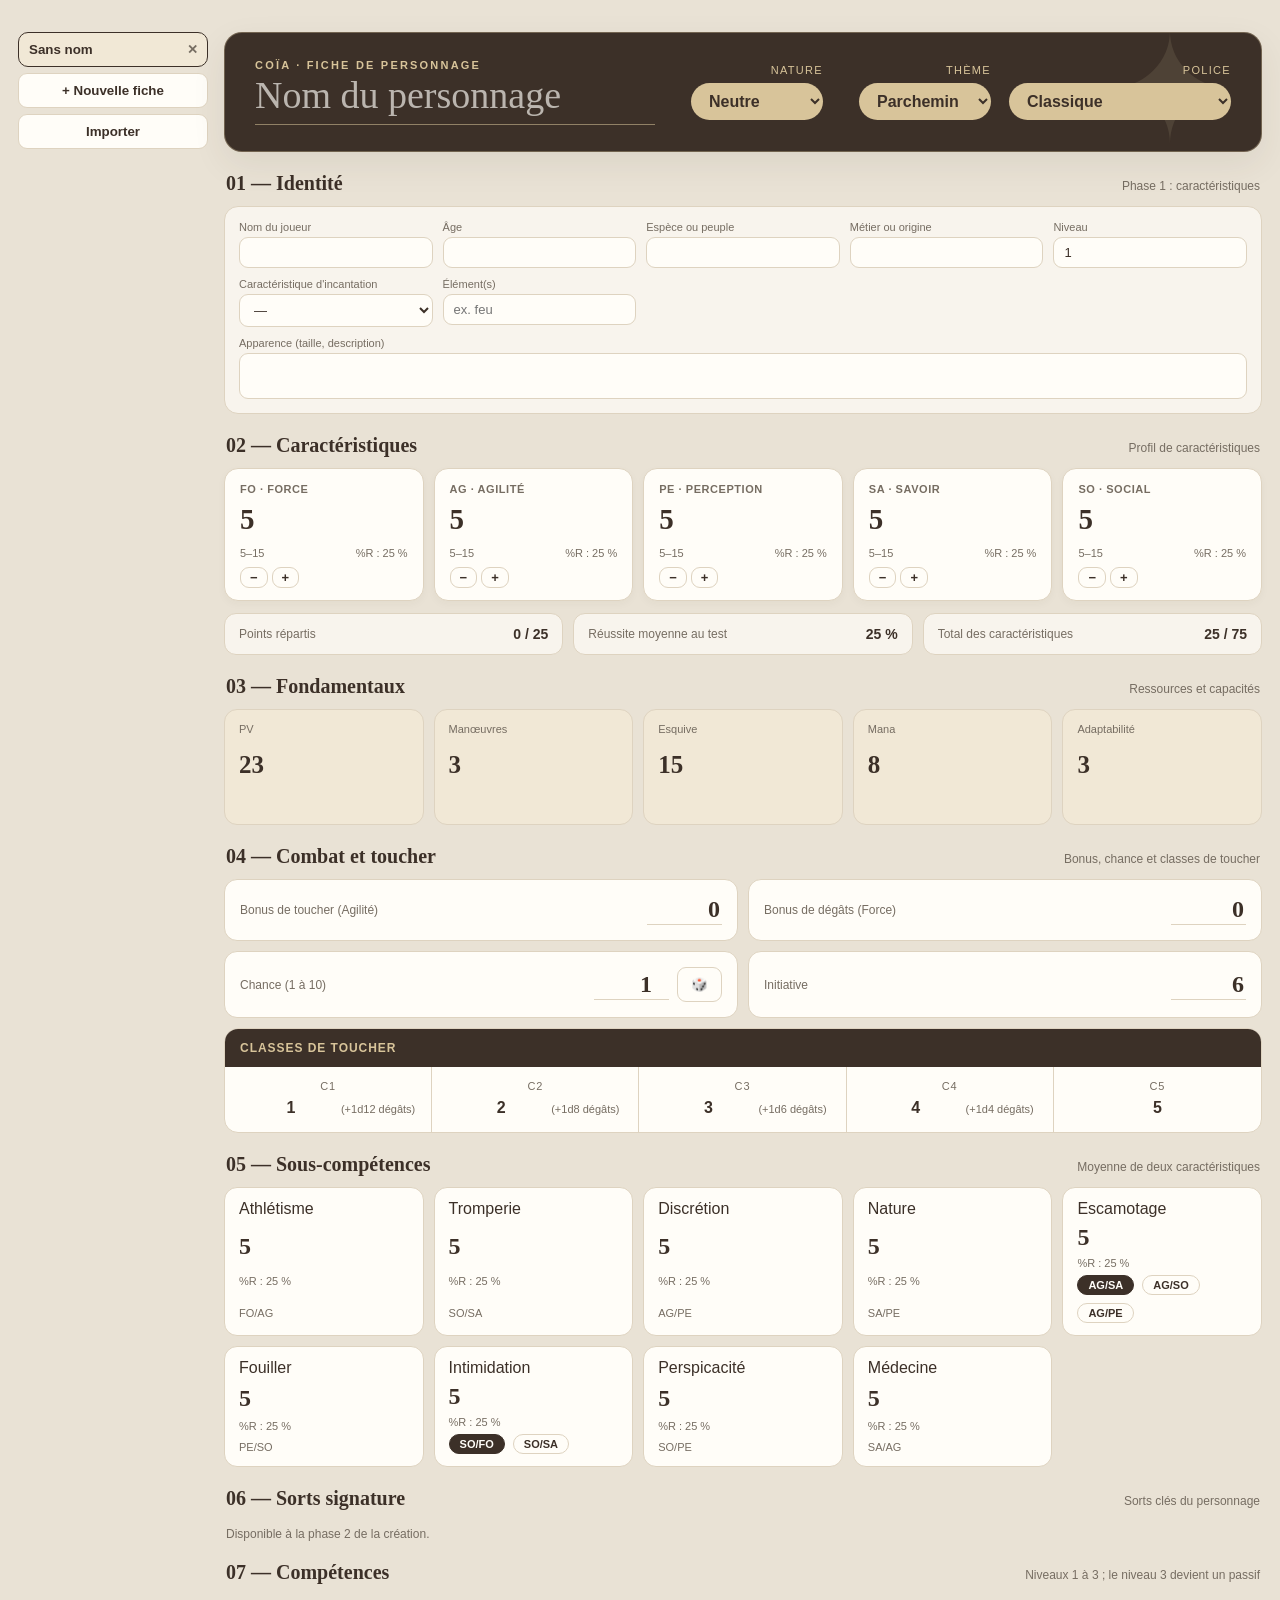
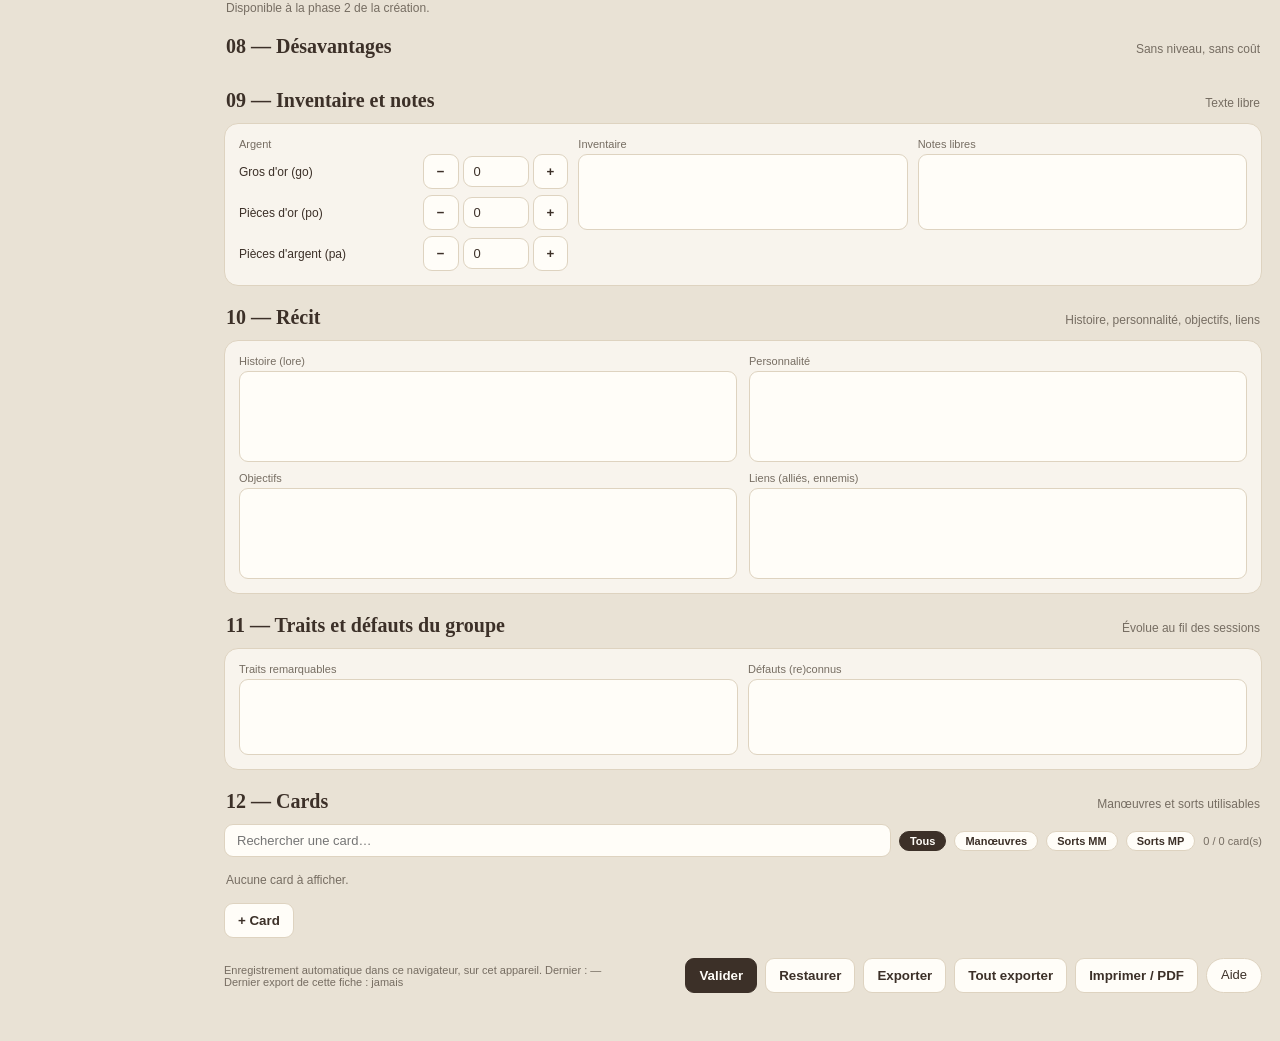
==== index.html @ bde28efb "Add files via upload ajout des fichier de la v8 de la fiche personnage + zip de sécurité" ====
<!DOCTYPE html>
<html lang="fr">
<head>
<meta charset="UTF-8">
<meta name="viewport" content="width=device-width, initial-scale=1">
<title>Coïa — Fiche de personnage</title>
<link rel="stylesheet" href="style.css">
</head>
<body>
<div class="app">
  <nav class="sidebar" id="sheets" aria-label="Fiches de personnages"></nav>
  <main class="sheet">
    <div class="warn-bar hidden" id="exportWarn" role="alert"><span id="exportWarnText"></span><button type="button" id="exportAllWarn">Tout exporter</button></div>
    <header class="hero">
      <div class="hero-line">
        <div class="identity">
          <div class="eyebrow">Coïa · Fiche de personnage</div>
          <input class="name-input" id="characterName" data-f="name" placeholder="Nom du personnage" aria-label="Nom du personnage">
        </div>
        <div class="nature-wrap">
          <label for="nature">Nature</label>
          <select id="nature" class="nature-select">
            <option value="neutre">Neutre</option><option value="prudent">Prudent</option><option value="greedy">Greedy</option>
          </select>
        </div>
        <div class="nature-wrap"><label for="theme">Thème</label><select id="theme" class="nature-select"></select></div>
        <div class="nature-wrap"><label for="font">Police</label><select id="font" class="nature-select"></select></div>
      </div>
    </header>

    <section class="section">
      <div class="section-head"><h2>01 — Identité</h2><p id="phaseLabel"></p></div>
      <div class="panel grid2">
        <label class="field">Nom du joueur<input data-f="player"></label>
        <label class="field">Âge<input data-f="age"></label>
        <label class="field">Espèce ou peuple<input data-f="species"></label>
        <label class="field">Métier ou origine<input data-f="origin"></label>
        <label class="field">Niveau<input class="cell" data-cell="level" id="level" type="number" min="1"></label>
        <label class="field">Caractéristique d'incantation<select id="incant"></select></label>
        <label class="field">Élément(s)<input data-f="element" placeholder="ex. feu"></label>
        <label class="field full">Apparence (taille, description)<textarea rows="2" data-f="look"></textarea></label>
      </div>
    </section>

    <section class="section">
      <div class="section-head"><h2>02 — Caractéristiques</h2><p>Profil de caractéristiques</p></div>
      <div class="stats-grid" id="stats"></div>
      <div class="summary-grid">
        <div class="summary-card" id="pointsCard"><span id="pointsLabel">Points répartis</span><strong id="points"></strong></div>
        <div class="summary-card"><span>Réussite moyenne au test</span><strong id="success"></strong></div>
        <div class="summary-card"><span>Total des caractéristiques</span><strong id="total"></strong></div>
      </div>
    </section>

    <section class="section">
      <div class="section-head"><h2>03 — Fondamentaux</h2><p>Ressources et capacités</p></div>
      <div class="fundamentals" id="funds"></div>
    </section>

    <section class="section">
      <div class="section-head"><h2>04 — Combat et toucher</h2><p>Bonus, chance et classes de toucher</p></div>
      <div class="combat-grid">
        <article class="combat-card"><label for="hit">Bonus de toucher (Agilité)</label><input id="hit" readonly></article>
        <article class="combat-card"><label for="damage">Bonus de dégâts (Force)</label><input id="damage" readonly></article>
        <article class="combat-card"><label for="chance">Chance (1 à 10)</label><div class="row"><input class="cell" data-cell="chance" id="chance" type="number" min="1" max="10"><button type="button" id="rollChance" title="Lancer un d10" aria-label="Lancer un d10">🎲</button></div></article>
        <article class="combat-card"><label for="initiative">Initiative</label><input id="initiative" readonly></article>
      </div>
      <div class="touch-panel" style="margin-top:10px">
        <div class="touch-title">Classes de toucher</div>
        <div class="touch-grid">
          <div class="touch-cell"><span>C1</span><input readonly aria-label="Classe 1"><small class="dmg"></small></div>
          <div class="touch-cell"><span>C2</span><input readonly aria-label="Classe 2"><small class="dmg"></small></div>
          <div class="touch-cell"><span>C3</span><input readonly aria-label="Classe 3"><small class="dmg"></small></div>
          <div class="touch-cell"><span>C4</span><input readonly aria-label="Classe 4"><small class="dmg"></small></div>
          <div class="touch-cell"><span>C5</span><input readonly aria-label="Classe 5"><small class="dmg"></small></div>
        </div>
      </div>
    </section>

    <section class="section">
      <div class="section-head"><h2>05 — Sous-compétences</h2><p>Moyenne de deux caractéristiques</p></div>
      <div class="sub-grid" id="subs"></div>
    </section>

    <section class="section">
      <div class="section-head"><h2>06 — Sorts signature</h2><p>Sorts clés du personnage</p></div>
      <div class="items" id="spells"></div>
      <div class="hint-line add" id="spellsHint"></div>
      <button type="button" class="add" id="addSpell">+ Sort signature</button>
    </section>

    <section class="section">
      <div class="section-head"><h2>07 — Compétences</h2><p>Niveaux 1 à 3 ; le niveau 3 devient un passif</p></div>
      <div class="items" id="skills"></div>
      <div class="hint-line add" id="skillsHint"></div>
      <button type="button" class="add" id="addSkill">+ Compétence</button>
    </section>

    <section class="section">
      <div class="section-head"><h2>08 — Désavantages</h2><p>Sans niveau, sans coût</p></div>
      <div class="items" id="flaws"></div>
      <button type="button" class="add" id="addFlaw">+ Désavantage</button>
    </section>

    <section class="section">
      <div class="section-head"><h2>09 — Inventaire et notes</h2><p>Texte libre</p></div>
      <div class="panel grid2">
        <div class="field">Argent<div class="coins" id="coins"></div></div>
        <label class="field">Inventaire<textarea rows="4" data-f="inventory"></textarea></label>
        <label class="field">Notes libres<textarea rows="4" data-f="notes"></textarea></label>
      </div>
    </section>

    <section class="section">
      <div class="section-head"><h2>10 — Récit</h2><p>Histoire, personnalité, objectifs, liens</p></div>
      <div class="panel cols2">
        <div class="stack">
          <label class="field">Histoire (lore)<textarea rows="5" data-f="lore"></textarea></label>
          <label class="field">Objectifs<textarea rows="5" data-f="goals"></textarea></label>
        </div>
        <div class="stack">
          <label class="field">Personnalité<textarea rows="5" data-f="personality"></textarea></label>
          <label class="field">Liens (alliés, ennemis)<textarea rows="5" data-f="links"></textarea></label>
        </div>
      </div>
    </section>

    <section class="section">
      <div class="section-head"><h2>11 — Traits et défauts du groupe</h2><p>Évolue au fil des sessions</p></div>
      <div class="panel grid2">
        <label class="field">Traits remarquables<textarea rows="4" data-f="traits"></textarea></label>
        <label class="field">Défauts (re)connus<textarea rows="4" data-f="defects"></textarea></label>
      </div>
    </section>

    <section class="section">
      <div class="section-head"><h2>12 — Cards</h2><p>Manœuvres et sorts utilisables</p></div>
      <div class="toolbar">
        <input id="cardSearch" type="search" placeholder="Rechercher une card…" aria-label="Rechercher une card">
        <button class="chip on" data-cf="all">Tous</button><button class="chip" data-cf="maneuver">Manœuvres</button><button class="chip" data-cf="mentale">Sorts MM</button><button class="chip" data-cf="physique">Sorts MP</button>
        <span class="small" id="cardCount"></span>
      </div>
      <div class="items" id="cards"></div>
      <button type="button" id="addCard" style="margin-top:10px">+ Card</button>
    </section>

    <footer class="footer">
      <span class="hint"><span id="saveInfo"></span><br><span id="exportInfo"></span></span>
      <div class="actions">
        <button type="button" class="primary" id="validate">Valider</button>
        <button type="button" id="levelUp">Level Up</button>
        <button type="button" id="restore">Restaurer</button>
        <button type="button" id="export">Exporter</button>
        <button type="button" id="exportAll">Tout exporter</button>
        <button type="button" onclick="window.print()">Imprimer / PDF</button>
        <a class="linkbtn" href="aide.html" target="_blank" rel="noopener">Aide</a>
        <input type="file" id="importFile" accept="application/json,.json" class="hidden">
      </div>
    </footer>
  </main>
</div>
<script src="data.js"></script>
<script src="script.js"></script>
</body>
</html>
---- style.css ----
:root {
  --paper: #faf7f0;
  --paper-deep: #f1e8d6;
  --sand: #ede4d2;
  --ink: #3c3028;
  --muted: #766d62;
  --gold: #d8c49a;
  --line: #ded3c0;
  --white: #fffdf8;
  --green: #66745a;
  --red: #985d50;
  --shadow: 0 12px 34px rgba(60,48,40,.08);
}
* { box-sizing: border-box; }
body {
  margin: 0;
  padding: 32px 18px 48px;
  background: var(--bg);
  color: var(--ink);
  font-family: var(--sans);
}
.sheet { max-width: 1050px; margin: 0 auto; }
.hero {
  background: var(--hero-bg);
  color: var(--hero-fg);
  padding: 26px 30px;
  border-radius: 18px;
  position: relative;
  overflow: hidden;
  box-shadow: var(--shadow);
  border: 1px solid rgba(216,196,154,.35);
}
.hero:after {
  content: "✦";
  position: absolute;
  right: 28px; top: -30px;
  font-size: 150px;
  color: rgba(216,196,154,.12);
  pointer-events: none;
}
.eyebrow { color: var(--gold); font-size: 11px; letter-spacing: .2em; font-weight: 700; text-transform: uppercase; }
.hero-line { display:flex; gap:18px; align-items:center; justify-content:space-between; position:relative; z-index:1; }
h1 { margin: 8px 0 0; font-family: var(--serif); font-weight: 500; font-size: clamp(25px, 4vw, 38px); letter-spacing: .01em; }
.identity { flex:1; min-width: 180px; }
.name-input {
  color: var(--hero-fg); font: inherit; font-family: var(--serif); font-size: clamp(25px,4vw,38px);
  background: transparent; border:0; border-bottom:1px solid rgba(216,196,154,.55);
  width: min(100%, 480px); outline:none; padding: 2px 0 7px;
}
.name-input::placeholder { color: rgba(255,253,248,.65); }
.nature-wrap { min-width: 150px; text-align:right; }
.nature-wrap label { display:block; color:var(--gold); font-size:11px; text-transform:uppercase; letter-spacing:.12em; margin-bottom:7px; }
select, input { font: inherit; }
.nature-select {
  background: var(--gold); color:var(--ink); border:0; border-radius:999px;
  padding: 9px 14px; font-weight:700; min-width:132px; cursor:pointer;
}
.section { margin-top: 20px; }
.section-head { display:flex; align-items:baseline; justify-content:space-between; gap:12px; margin:0 2px 11px; }
.section-head h2 { margin:0; font-family:var(--serif); font-size:20px; font-weight:600; }
.section-head p { margin:0; color:var(--muted); font-size:12px; }
.stats-grid { display:grid; grid-template-columns:repeat(5,minmax(0,1fr)); gap:10px; }
.stat-card {
  background:var(--white); border:1px solid var(--line); border-radius:14px;
  padding:14px 15px 12px; box-shadow:0 3px 9px rgba(60,48,40,.035);
}
.stat-label { color:var(--muted); font-size:11px; text-transform:uppercase; letter-spacing:.12em; font-weight:700; }
.stat-value { display:block; width:100%; margin-top:8px; font: bold 29px var(--serif); color:var(--ink); background:transparent; border:0; border-bottom:1px solid transparent; padding:0; outline:none; }
.stat-value:focus { border-bottom-color:var(--gold); }
.stat-meta { display:flex; justify-content:space-between; gap:8px; margin-top:10px; color:var(--muted); font-size:11px; }
.summary-grid { display:grid; grid-template-columns:repeat(3,minmax(0,1fr)); gap:10px; margin-top:12px; }
.summary-card { background:var(--panel); border:1px solid var(--line); border-radius:12px; padding:12px 14px; display:flex; justify-content:space-between; align-items:center; gap:12px; }
.summary-card span { color:var(--muted); font-size:12px; }
.summary-card strong { font-size:14px; white-space:nowrap; }
.fundamentals { display:grid; grid-template-columns:repeat(5,minmax(0,1fr)); gap:10px; }
.fund-card { background:var(--paper-deep); border:1px solid var(--line); border-radius:13px; padding:13px 14px; }
.fund-card label { display:block; color:var(--muted); font-size:11px; min-height:28px; }
.fund-card input { width:100%; border:0; background:transparent; color:var(--ink); font: bold 25px var(--serif); outline:none; border-bottom:1px solid transparent; padding:0 0 3px; }
.fund-card input:focus { border-bottom-color:var(--gold); }
.combat-grid { display:grid; grid-template-columns:1fr 1fr; gap:10px; }
.combat-card { background:var(--white); border:1px solid var(--line); border-radius:13px; padding:15px; display:flex; align-items:center; justify-content:space-between; gap:12px; }
.combat-card label { color:var(--muted); font-size:12px; }
.combat-card input { width:75px; text-align:right; font: bold 24px var(--serif); color:var(--ink); border:0; border-bottom:1px solid var(--line); background:transparent; outline:none; }
.touch-panel { background:var(--white); border:1px solid var(--line); border-radius:14px; overflow:hidden; }
.touch-title { background:var(--hero-bg); color:var(--gold); padding:12px 15px; font-weight:700; font-size:12px; letter-spacing:.08em; text-transform:uppercase; }
.touch-grid { display:grid; grid-template-columns:repeat(5,minmax(0,1fr)); }
.touch-cell { text-align:center; padding:13px 8px; border-right:1px solid var(--line); }
.touch-cell:last-child { border-right:0; }
.touch-cell span { display:block; color:var(--muted); font-size:11px; letter-spacing:.08em; }
.touch-cell input { width:100%; max-width:100px; text-align:center; margin-top:6px; border:0; border-bottom:1px solid transparent; outline:none; background:transparent; color:var(--ink); font-weight:700; font-size:16px; }
.touch-cell input:focus { border-bottom-color:var(--gold); }
.footer { margin-top:20px; display:flex; justify-content:space-between; align-items:center; gap:10px; color:var(--muted); font-size:11px; }
.actions { display:flex; gap:8px; flex-wrap:wrap; }
button { border:1px solid var(--line); background:var(--white); color:var(--ink); padding:9px 13px; border-radius:9px; cursor:pointer; font-weight:600; }
button.primary { background:var(--ink); color:var(--white); border-color:var(--ink); }
button:hover { filter:brightness(.97); }
@media (max-width: 720px) {
  body { padding:16px 10px 30px; }
  .hero { padding:21px 18px; }
  .hero-line { align-items:flex-start; flex-direction:column; }
  .nature-wrap { text-align:left; }
  .stats-grid { grid-template-columns:repeat(2,minmax(0,1fr)); }
  .stats-grid .stat-card:last-child { grid-column:span 2; }
  .summary-grid { grid-template-columns:1fr; }
  .fundamentals { grid-template-columns:repeat(2,minmax(0,1fr)); }
  .fund-card:last-child { grid-column:span 2; }
  .combat-grid { grid-template-columns:1fr; }
  .touch-cell { padding:11px 4px; }
}
@media print {
  body { padding:0; background:white; }
  .sheet { max-width:none; }
  .hero, .stat-card, .summary-card, .fund-card, .combat-card, .touch-panel { box-shadow:none; break-inside:avoid; }
  .actions, .footer .hint { display:none; }
  .hero { print-color-adjust:exact; -webkit-print-color-adjust:exact; }
}

/* ---- Ajouts : états de la fiche (création / validée / Level Up) ---- */
.max { display:block; margin-top:6px; color:var(--muted); font-size:11px; min-height:14px; }
.lvl { display:none; margin-top:8px; padding:4px 12px; font-size:12px; }
body.levelup .lvl { display:inline-block; }
button:disabled { opacity:.4; cursor:not-allowed; }
input[readonly] { cursor:default; }
.hidden { display:none !important; }
.chance { display:flex; align-items:center; gap:8px; }
.chance input { width:55px; }
.dice { padding:6px 10px; font-size:16px; line-height:1; }
@media print { .lvl { display:none !important; } }

/* ---- Ajouts v2 : menu des fiches, phases, listes ---- */
.app { display:flex; gap:16px; align-items:flex-start; max-width:1300px; margin:0 auto; }
.app .sheet { flex:1; min-width:0; margin:0; }
.sidebar { width:190px; flex:none; position:sticky; top:12px; display:flex; flex-direction:column; gap:6px; }
.tab { display:flex; align-items:center; background:var(--white); border:1px solid var(--line); border-radius:10px; }
.tab.active { border-color:var(--ink); background:var(--paper-deep); }
.tab .pick { flex:1; min-width:0; border:0; background:transparent; text-align:left; padding:9px 10px; overflow:hidden; text-overflow:ellipsis; white-space:nowrap; }
.tab .x { border:0; background:transparent; padding:6px 9px; color:var(--muted); }
.field { display:flex; flex-direction:column; gap:4px; font-size:11px; color:var(--muted); }
.field input, .field textarea, .item input, .item textarea { font:inherit; font-size:13px; color:var(--ink); background:var(--white); border:1px solid var(--line); border-radius:9px; padding:7px 10px; resize:none; width:100%; }
.panel { background:var(--panel); border:1px solid var(--line); border-radius:14px; padding:14px; }
.grid2 { display:grid; grid-template-columns:repeat(auto-fit,minmax(190px,1fr)); gap:10px; }
.item { background:var(--white); border:1px solid var(--line); border-radius:13px; padding:12px 14px; display:grid; gap:8px; }
.items { display:grid; gap:10px; margin-top:10px; }
.row { display:flex; gap:8px; align-items:center; flex-wrap:wrap; }
.row .grow { flex:1; min-width:140px; width:auto; }
.badge { border:1px solid var(--gold); border-radius:999px; padding:3px 10px; font-size:11px; background:var(--paper-deep); white-space:nowrap; }
.chip { padding:3px 10px; font-size:11px; border-radius:999px; }
.chip.on { background:var(--ink); color:var(--white); border-color:var(--ink); }
.sub-grid { display:grid; grid-template-columns:repeat(auto-fill,minmax(190px,1fr)); gap:10px; }
.sub-card { background:var(--white); border:1px solid var(--line); border-radius:13px; padding:12px 14px; display:grid; gap:6px; }
.sub-card strong { font:bold 24px var(--serif); }
.cbtn { display:flex; gap:4px; margin-top:8px; flex-wrap:wrap; }
.cbtn button { padding:2px 9px; font-size:13px; }
.small { font-size:11px; color:var(--muted); }
.p3 { display:none; }
body.phase3 .p3 { display:inline-block; }
.hint-line { color:var(--muted); font-size:12px; margin:6px 2px; }
@media (max-width: 900px) { .app { flex-direction:column; } .sidebar { width:100%; position:static; flex-direction:row; flex-wrap:wrap; } .tab { min-width:140px; } }
@media print { .sidebar, .cbtn, .item button, .add { display:none !important; } .app { display:block; } }

/* ---- Ajouts v3 : thèmes, polices, cards ---- */
:root { --bg:#e9e2d5; --panel:rgba(255,253,248,.7); --hero-bg:#3c3028; --hero-fg:#fffdf8; --serif:Georgia,serif; --sans:"Segoe UI",Arial,sans-serif; }
[data-theme="nuit"]   { --bg:#14161c; --paper:#1d2029; --paper-deep:#262a36; --sand:#2d3240; --ink:#e8e4da; --muted:#9aa0ae; --gold:#c9a95c; --line:#3a4050; --white:#222633; --panel:rgba(34,38,51,.7); --hero-bg:#0d0f14; --hero-fg:#e8e4da; --shadow:0 12px 34px rgba(0,0,0,.4); }
[data-theme="foret"]  { --bg:#dfe6d9; --paper:#f3f7ee; --paper-deep:#e4ecda; --sand:#d5dfc9; --ink:#2c3a2a; --muted:#5d6c58; --gold:#a8b86f; --line:#c5d3b8; --white:#fbfdf8; --panel:rgba(251,253,248,.7); --hero-bg:#2c3a2a; --hero-fg:#fbfdf8; }
[data-theme="ocean"]  { --bg:#dce6ec; --paper:#f1f6f9; --paper-deep:#e0ebf1; --sand:#d0dfe8; --ink:#1f3342; --muted:#566b7b; --gold:#8fb8cf; --line:#bfd3df; --white:#fafdff; --panel:rgba(250,253,255,.7); --hero-bg:#1f3342; --hero-fg:#fafdff; }
[data-theme="rubis"]  { --bg:#eadcdc; --paper:#fbf4f3; --paper-deep:#f2e1df; --sand:#e8d2cf; --ink:#4a2326; --muted:#7d5a5c; --gold:#d9a6a0; --line:#e0c5c2; --white:#fffafa; --panel:rgba(255,250,250,.7); --hero-bg:#4a2326; --hero-fg:#fffafa; }
[data-font="moderne"] { --serif:"Segoe UI",Arial,sans-serif; }
[data-font="machine"] { --serif:"Courier New",monospace; --sans:"Courier New",monospace; }
.hero-line { flex-wrap:wrap; }
.field select { font:inherit; font-size:13px; color:var(--ink); background:var(--white); border:1px solid var(--line); border-radius:9px; padding:7px 10px; width:100%; }
.field.full { grid-column:1 / -1; }
.item select { font:inherit; font-size:12px; color:var(--ink); background:var(--white); border:1px solid var(--line); border-radius:9px; padding:6px 8px; }
.toolbar { display:flex; gap:8px; align-items:center; flex-wrap:wrap; margin-bottom:10px; }
.toolbar input { flex:1; min-width:180px; font:inherit; font-size:13px; color:var(--ink); background:var(--white); border:1px solid var(--line); border-radius:9px; padding:8px 12px; }
.chip.on { background:var(--ink); color:var(--white); }

/* ---- Ajouts v4 : mise en page adaptative, dés, monnaies, récit, thème Nature, polices ---- */
.stats-grid, .fundamentals { grid-template-columns:repeat(auto-fit,minmax(176px,1fr)); }
.stats-grid .stat-card:last-child { grid-column:auto; }
.touch-grid { grid-template-columns:repeat(auto-fit,minmax(115px,1fr)); }
.touch-cell .dmg { color:var(--muted); font-size:11px; letter-spacing:0; min-height:14px; margin-top:4px; }
/* Caractéristiques : une seule ligne courte ; minimum / maximum au bout de la ligne du titre */
.stat-label { display:flex; justify-content:space-between; align-items:baseline; gap:6px; white-space:nowrap; letter-spacing:.05em; }
.stat-label small { letter-spacing:0; text-transform:none; font-size:11px; font-weight:400; color:var(--muted); white-space:nowrap; }
.stat-meta { flex-wrap:nowrap; white-space:nowrap; }
.coins { display:flex; flex-direction:column; gap:6px; }
.coin { display:flex; justify-content:space-between; align-items:center; gap:8px; color:var(--ink); font-size:12px; }
.coin .row { flex-wrap:nowrap; gap:4px; }
.coin input { width:66px; }
.cols2 { display:grid; grid-template-columns:1fr 1fr; gap:12px; }
.stack { display:flex; flex-direction:column; gap:10px; min-width:0; }
@media (max-width: 760px) { .cols2 { grid-template-columns:1fr; } }
[data-theme="nature"] { --bg:#e2dccb; --paper:#f6f2e6; --paper-deep:#ebe4d0; --sand:#dcd2b8; --ink:#3b2f22; --muted:#6b6250; --gold:#8fae5a; --line:#cfc4a6; --white:#fcfaf2; --panel:rgba(252,250,242,.7); --hero-bg:#4a3b2a; --hero-fg:#f6f2e6; }
[data-font="palatino"] { --serif:"Palatino Linotype",Palatino,"Book Antiqua",serif; --sans:"Palatino Linotype",Palatino,"Book Antiqua",serif; }
[data-font="trebuchet"] { --serif:"Trebuchet MS",Tahoma,sans-serif; --sans:"Trebuchet MS",Tahoma,sans-serif; }
[data-font="verdana"] { --serif:Verdana,Geneva,sans-serif; --sans:Verdana,Geneva,sans-serif; }
[data-font="manuscrit"] { --serif:"Segoe Script","Bradley Hand","Lucida Handwriting","Comic Sans MS",cursive; }

.val-row { display:flex; align-items:baseline; justify-content:space-between; gap:6px; }
.val-row input { flex:1; min-width:0; }
.val-row small { color:var(--muted); font-size:11px; white-space:nowrap; }

/* ---- Ajouts v7 : sauvegarde / export ---- */
.warn-bar { display:flex; gap:10px; align-items:center; justify-content:space-between; flex-wrap:wrap; border:1px solid var(--gold); background:var(--paper-deep); color:var(--ink); border-radius:12px; padding:10px 14px; margin-bottom:12px; font-size:13px; }
.linkbtn { font:inherit; font-size:13px; color:var(--ink); text-decoration:none; border:1px solid var(--line); border-radius:999px; padding:8px 14px; background:var(--white); }
.hint.warn, #exportInfo.warn { color:var(--ink); font-weight:700; }
@media print { .warn-bar, .linkbtn { display:none !important; } }
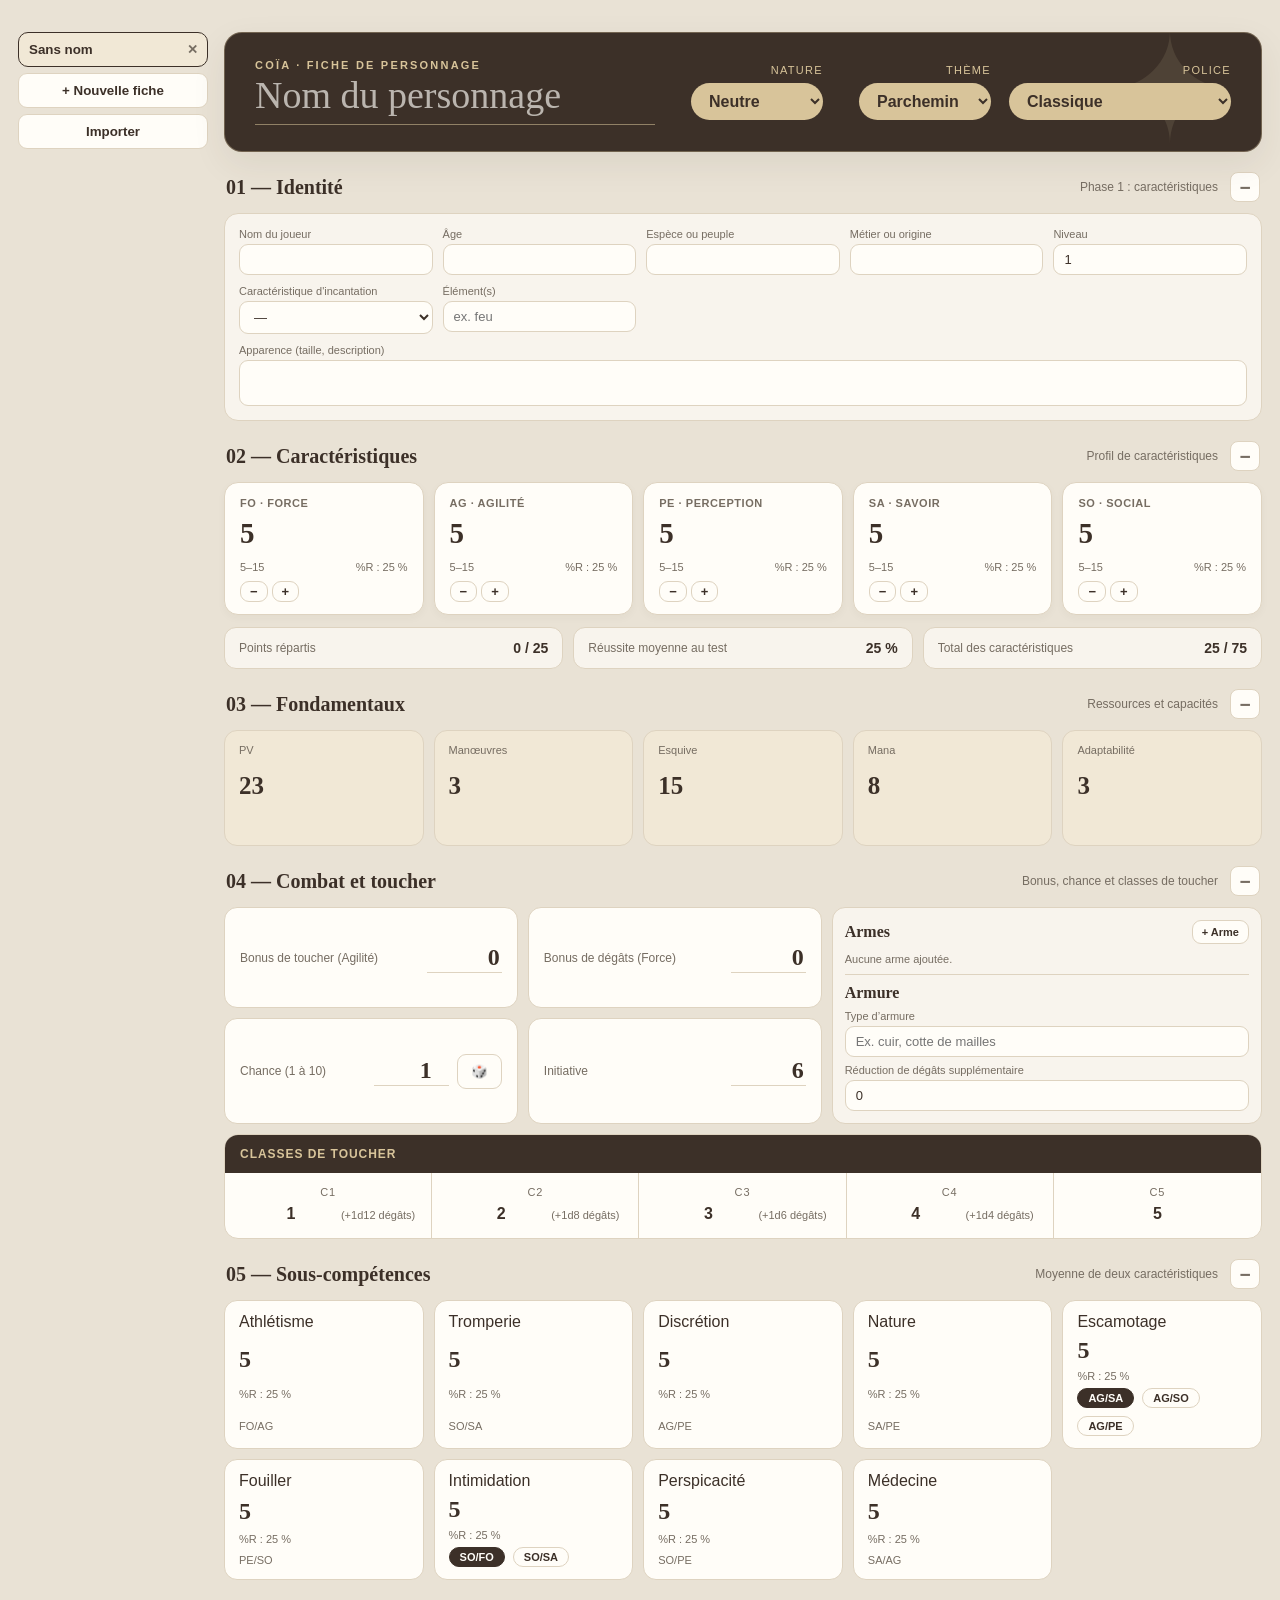
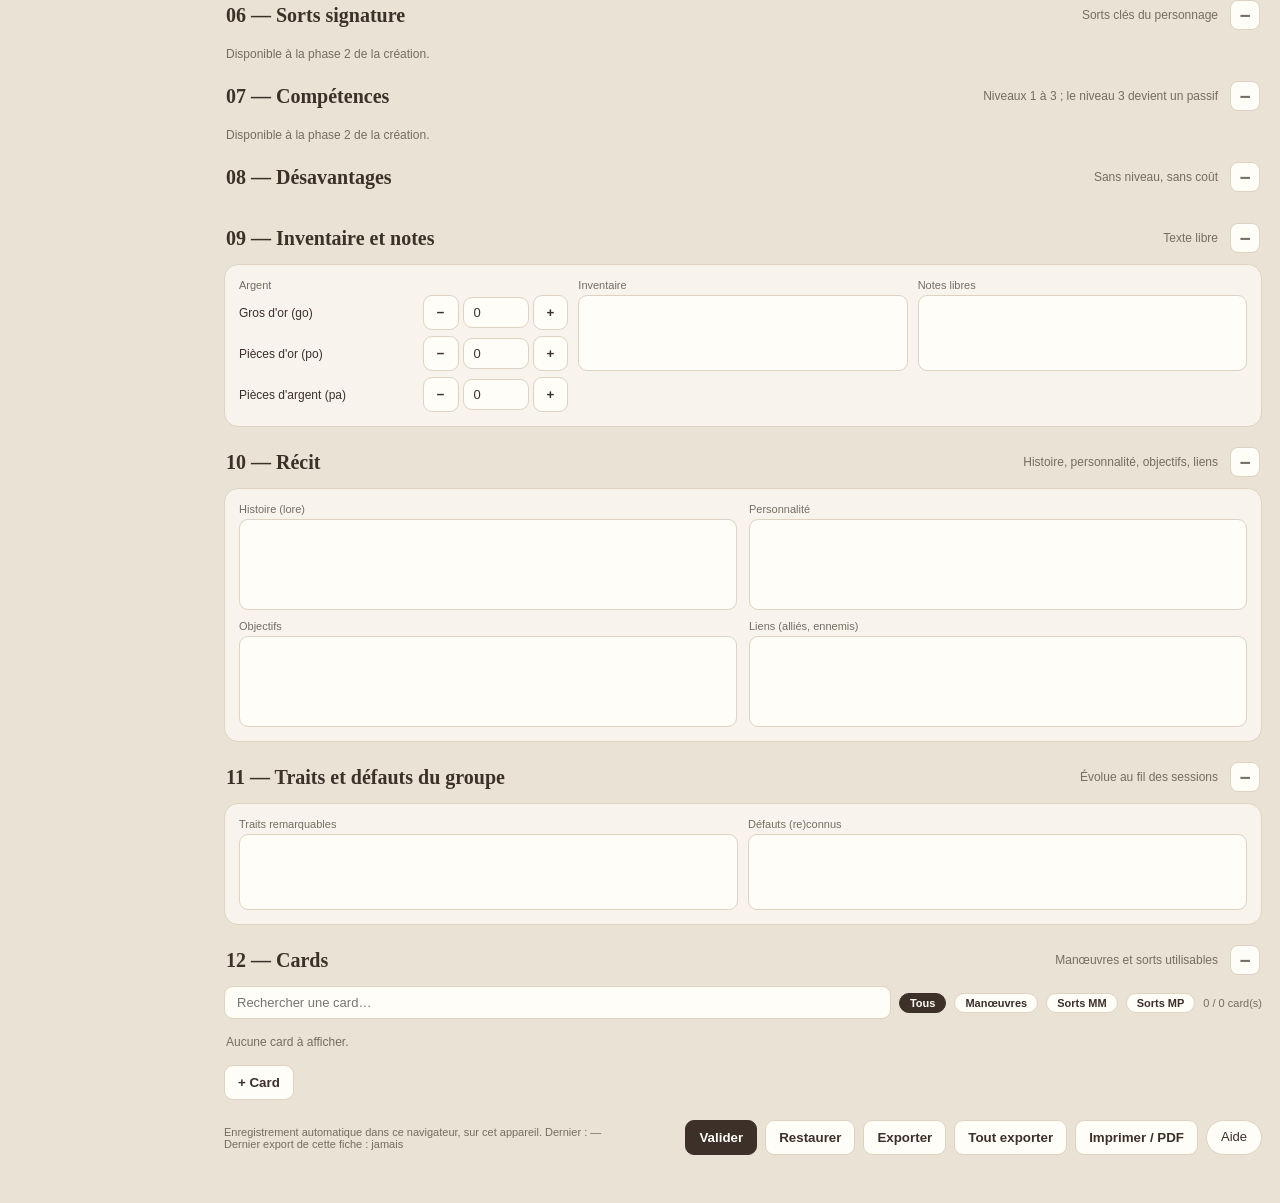
==== commit 5e1b6687: "v_9 remplacement des fichiers Ajout de l'export de l'aide de jeu" ====
--- a/index.html
+++ b/index.html
@@ -59,11 +59,22 @@
 
     <section class="section">
       <div class="section-head"><h2>04 — Combat et toucher</h2><p>Bonus, chance et classes de toucher</p></div>
-      <div class="combat-grid">
-        <article class="combat-card"><label for="hit">Bonus de toucher (Agilité)</label><input id="hit" readonly></article>
-        <article class="combat-card"><label for="damage">Bonus de dégâts (Force)</label><input id="damage" readonly></article>
-        <article class="combat-card"><label for="chance">Chance (1 à 10)</label><div class="row"><input class="cell" data-cell="chance" id="chance" type="number" min="1" max="10"><button type="button" id="rollChance" title="Lancer un d10" aria-label="Lancer un d10">🎲</button></div></article>
-        <article class="combat-card"><label for="initiative">Initiative</label><input id="initiative" readonly></article>
+      <div class="combat-top">
+        <div class="combat-grid">
+          <article class="combat-card"><label for="hit">Bonus de toucher (Agilité)</label><input id="hit" readonly></article>
+          <article class="combat-card"><label for="damage">Bonus de dégâts (Force)</label><input id="damage" readonly></article>
+          <article class="combat-card"><label for="chance">Chance (1 à 10)</label><div class="row"><input class="cell" data-cell="chance" id="chance" type="number" min="1" max="10"><button type="button" id="rollChance" title="Lancer un d10" aria-label="Lancer un d10">🎲</button></div></article>
+          <article class="combat-card"><label for="initiative">Initiative</label><input id="initiative" readonly></article>
+        </div>
+        <aside class="equipment-panel" aria-label="Armes et armure">
+          <div class="equipment-heading"><h3>Armes</h3><button type="button" id="addWeapon" class="mini-add">+ Arme</button></div>
+          <div id="weapons" class="weapons-list"></div>
+          <div class="armor-block">
+            <h3>Armure</h3>
+            <label class="field">Type d’armure<input id="armorType" data-armor="type" placeholder="Ex. cuir, cotte de mailles"></label>
+            <label class="field">Réduction de dégâts supplémentaire<input id="armorReduction" data-armor="reduction" type="number" min="0" step="1" inputmode="numeric"></label>
+          </div>
+        </aside>
       </div>
       <div class="touch-panel" style="margin-top:10px">
         <div class="touch-title">Classes de toucher</div>
--- a/style.css
+++ b/style.css
@@ -205,3 +205,30 @@
 .linkbtn { font:inherit; font-size:13px; color:var(--ink); text-decoration:none; border:1px solid var(--line); border-radius:999px; padding:8px 14px; background:var(--white); }
 .hint.warn, #exportInfo.warn { color:var(--ink); font-weight:700; }
 @media print { .warn-bar, .linkbtn { display:none !important; } }
+
+/* ---- v9 : panneaux repliables, armes et armure ---- */
+.section-head { align-items:center; }
+.section-head h2 { flex:1; min-width:0; }
+.collapse-toggle { flex:none; width:30px; height:30px; padding:0; border-radius:8px; font-size:19px; line-height:1; color:var(--muted); }
+.section-content[hidden] { display:none !important; }
+.combat-top { display:grid; grid-template-columns:minmax(0, 1fr) minmax(245px, 0.72fr); gap:10px; align-items:stretch; }
+.combat-grid { min-width:0; }
+.equipment-panel { background:var(--panel); border:1px solid var(--line); border-radius:13px; padding:12px; display:flex; flex-direction:column; gap:9px; min-width:0; }
+.equipment-heading, .weapon-title-row { display:flex; align-items:center; gap:7px; }
+.equipment-heading { justify-content:space-between; }
+.equipment-panel h3 { margin:0; font-family:var(--serif); font-size:16px; font-weight:600; }
+.mini-add { padding:5px 9px; font-size:11px; white-space:nowrap; }
+.weapons-list { display:grid; gap:8px; }
+.weapon-item { background:var(--white); border:1px solid var(--line); border-radius:10px; padding:8px; display:grid; gap:7px; }
+.weapon-name { flex:1; min-width:0; width:100%; font:inherit; font-size:13px; color:var(--ink); background:transparent; border:0; border-bottom:1px solid var(--line); padding:5px 2px; }
+.delete-weapon { padding:3px 7px; font-size:12px; }
+.weapon-fields { display:grid; grid-template-columns:1fr 1fr; gap:7px; }
+.weapon-fields .field:last-child { grid-column:1 / -1; }
+.weapon-fields .field input, .weapon-fields .field select { min-width:0; width:100%; }
+.armor-block { border-top:1px solid var(--line); padding-top:9px; display:grid; gap:7px; }
+.armor-block h3 { margin-bottom:1px; }
+.armor-block .field input { min-width:0; width:100%; }
+.no-weapons { margin:0; }
+@media (max-width: 900px) { .combat-top { grid-template-columns:1fr; } .equipment-panel { min-height:0; } }
+@media (max-width: 520px) { .weapon-fields { grid-template-columns:1fr; } .weapon-fields .field:last-child { grid-column:auto; } }
+@media print { .collapse-toggle, .mini-add, .delete-weapon { display:none !important; } .section-content[hidden] { display:block !important; } }
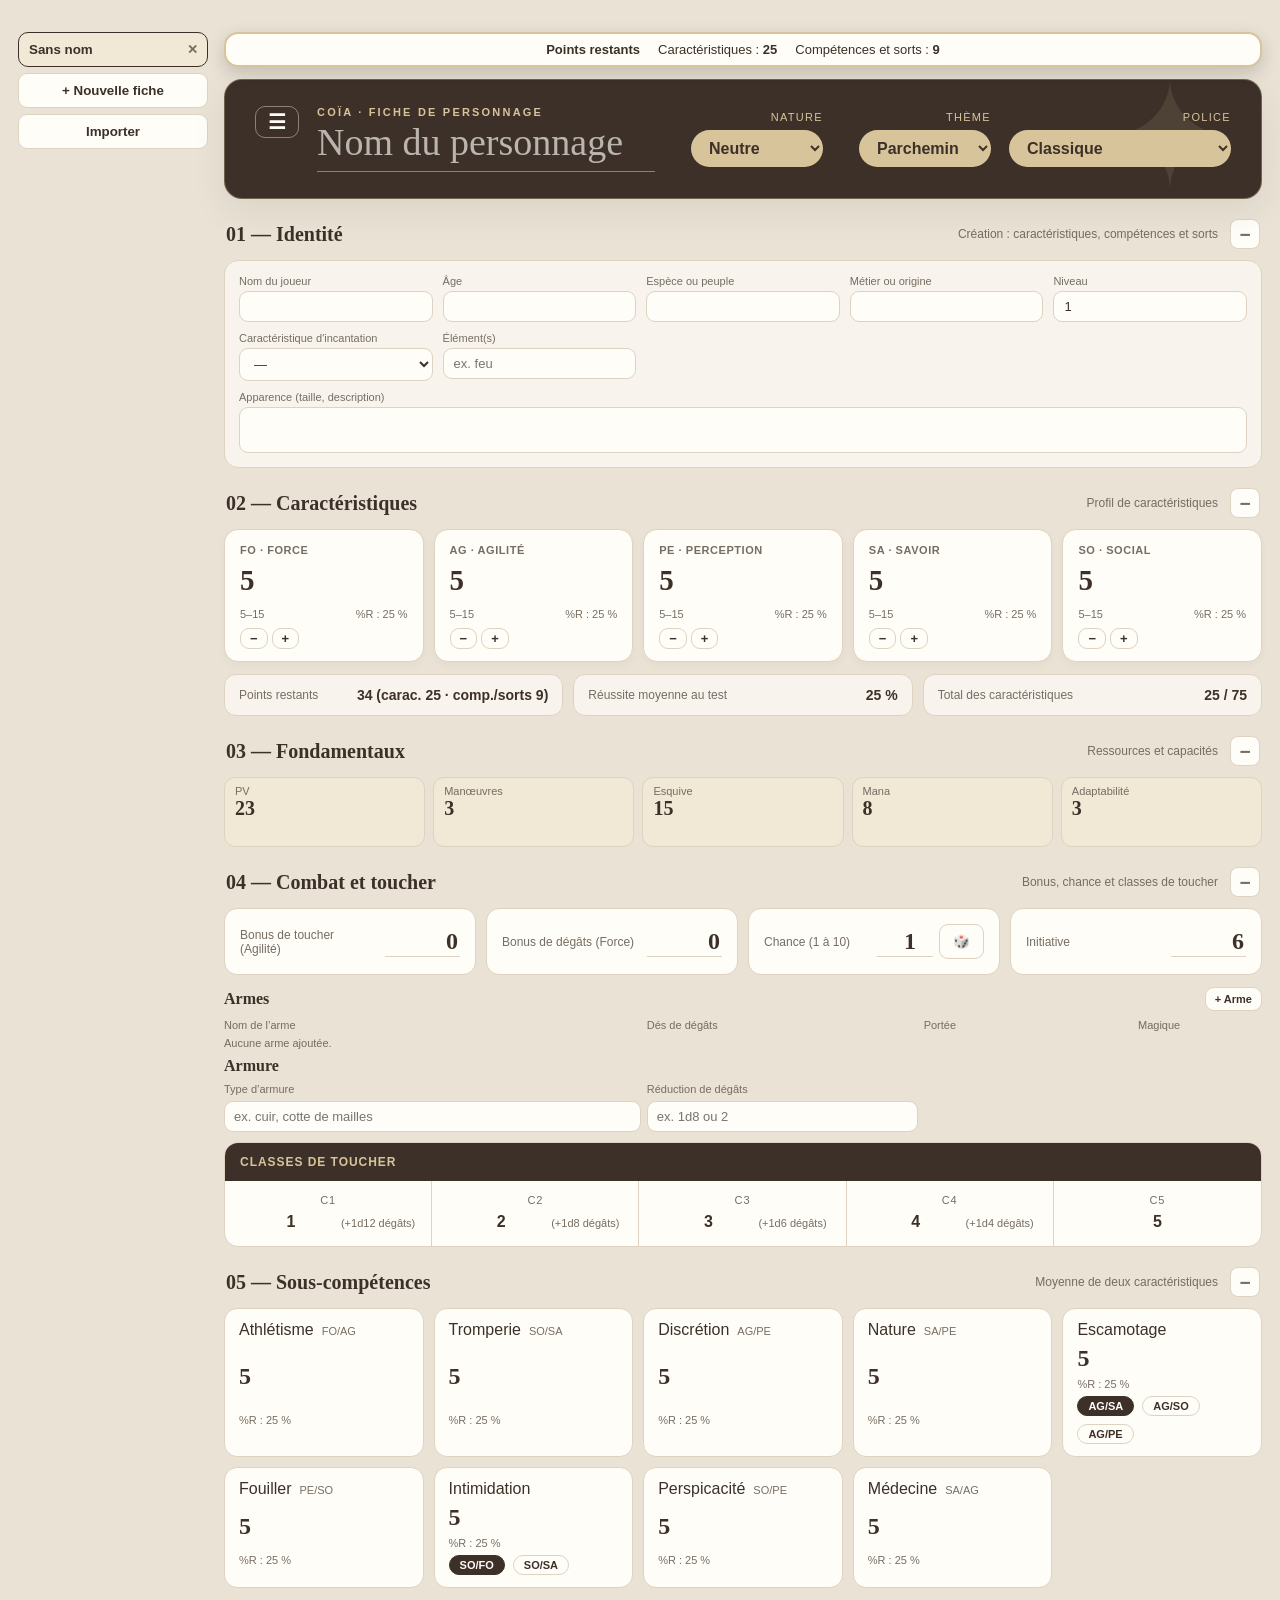
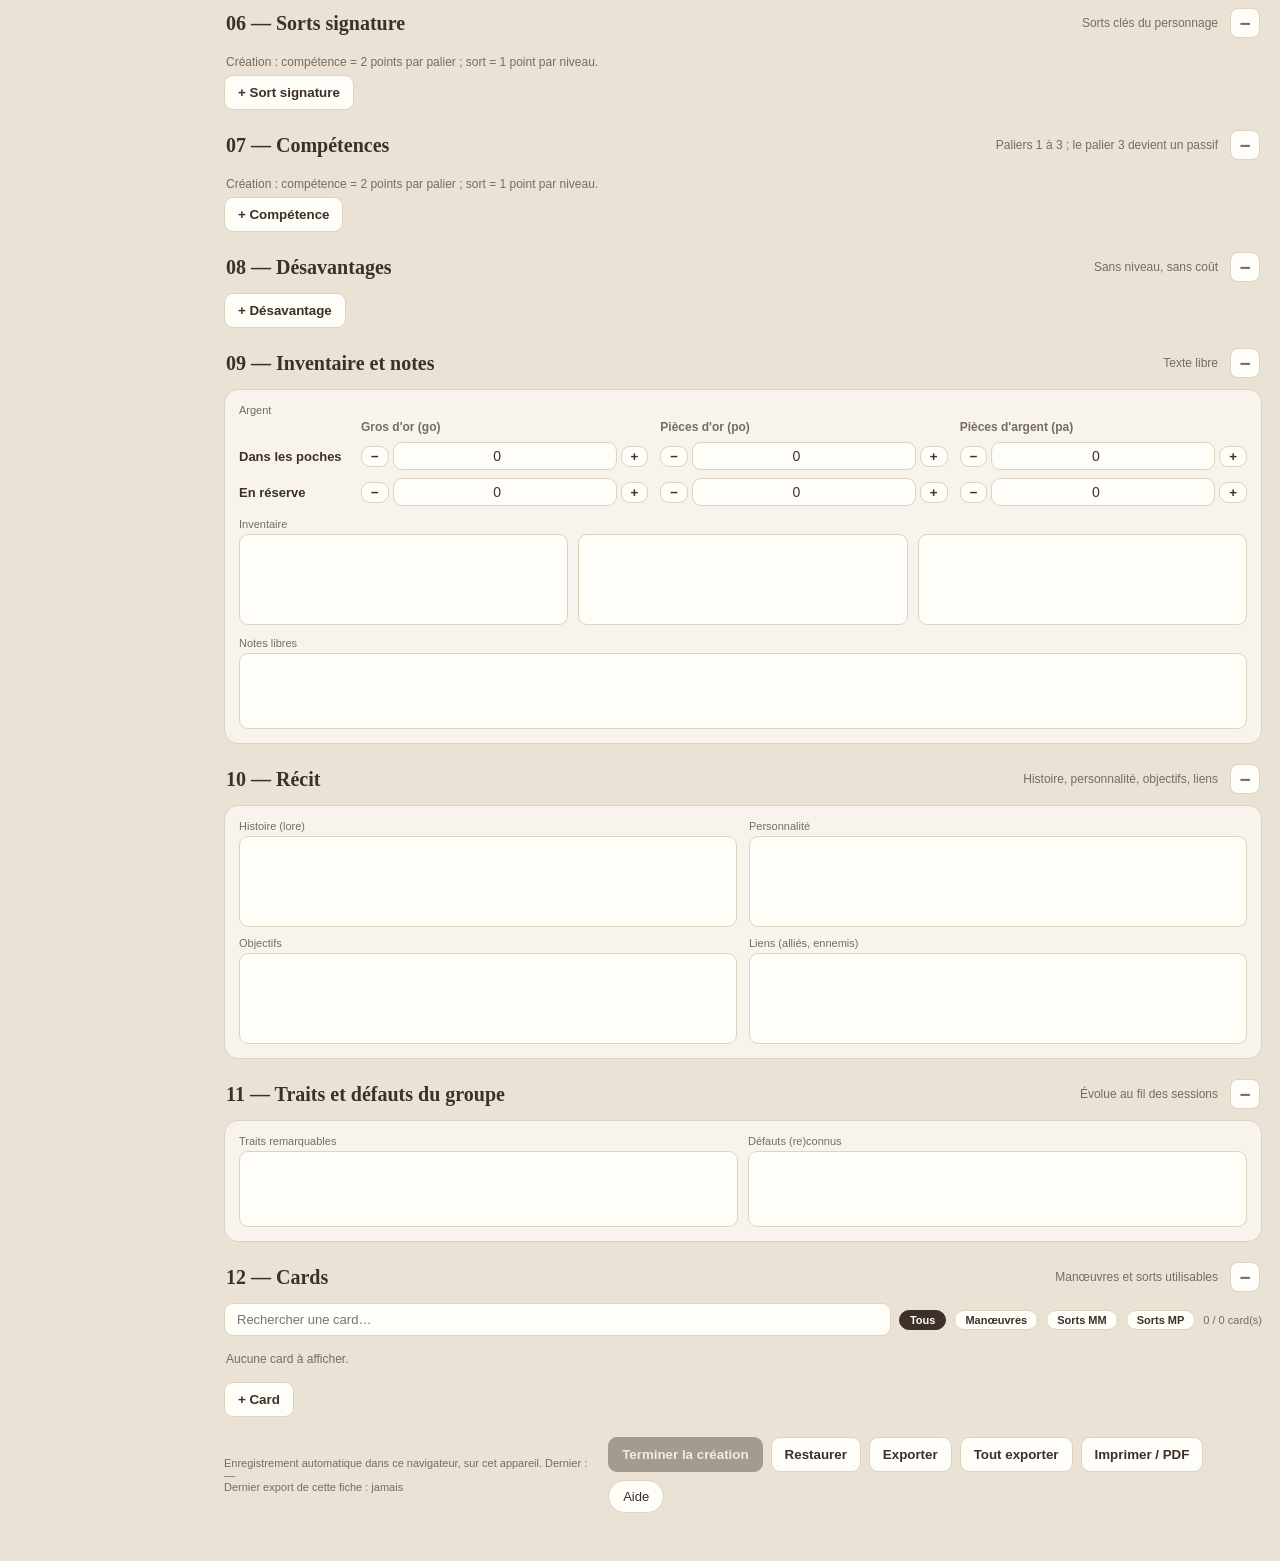
==== commit 53a20961: "Add files via upload v12" ====
--- a/index.html
+++ b/index.html
@@ -10,9 +10,11 @@
 <div class="app">
   <nav class="sidebar" id="sheets" aria-label="Fiches de personnages"></nav>
   <main class="sheet">
+    <aside class="float-points hidden" id="floatPoints" aria-live="polite"><strong>Points restants</strong><div>Caractéristiques : <b id="fpX"></b></div><div>Compétences et sorts : <b id="fpY"></b></div></aside>
     <div class="warn-bar hidden" id="exportWarn" role="alert"><span id="exportWarnText"></span><button type="button" id="exportAllWarn">Tout exporter</button></div>
     <header class="hero">
       <div class="hero-line">
+        <button type="button" id="navToggle" class="nav-toggle" aria-label="Afficher ou masquer la liste des fiches" aria-expanded="true">☰</button>
         <div class="identity">
           <div class="eyebrow">Coïa · Fiche de personnage</div>
           <input class="name-input" id="characterName" data-f="name" placeholder="Nom du personnage" aria-label="Nom du personnage">
@@ -59,22 +61,20 @@
 
     <section class="section">
       <div class="section-head"><h2>04 — Combat et toucher</h2><p>Bonus, chance et classes de toucher</p></div>
-      <div class="combat-top">
-        <div class="combat-grid">
-          <article class="combat-card"><label for="hit">Bonus de toucher (Agilité)</label><input id="hit" readonly></article>
-          <article class="combat-card"><label for="damage">Bonus de dégâts (Force)</label><input id="damage" readonly></article>
-          <article class="combat-card"><label for="chance">Chance (1 à 10)</label><div class="row"><input class="cell" data-cell="chance" id="chance" type="number" min="1" max="10"><button type="button" id="rollChance" title="Lancer un d10" aria-label="Lancer un d10">🎲</button></div></article>
-          <article class="combat-card"><label for="initiative">Initiative</label><input id="initiative" readonly></article>
-        </div>
-        <aside class="equipment-panel" aria-label="Armes et armure">
-          <div class="equipment-heading"><h3>Armes</h3><button type="button" id="addWeapon" class="mini-add">+ Arme</button></div>
-          <div id="weapons" class="weapons-list"></div>
-          <div class="armor-block">
-            <h3>Armure</h3>
-            <label class="field">Type d’armure<input id="armorType" data-armor="type" placeholder="Ex. cuir, cotte de mailles"></label>
-            <label class="field">Réduction de dégâts supplémentaire<input id="armorReduction" data-armor="reduction" type="number" min="0" step="1" inputmode="numeric"></label>
-          </div>
-        </aside>
+      <div class="combat-grid combat-line">
+        <article class="combat-card"><label for="hit">Bonus de toucher (Agilité)</label><input id="hit" readonly></article>
+        <article class="combat-card"><label for="damage">Bonus de dégâts (Force)</label><input id="damage" readonly></article>
+        <article class="combat-card"><label for="chance">Chance (1 à 10)</label><div class="row"><input class="cell" data-cell="chance" id="chance" type="number" min="1" max="10"><button type="button" id="rollChance" title="Lancer un d10" aria-label="Lancer un d10">🎲</button></div></article>
+        <article class="combat-card"><label for="initiative">Initiative</label><input id="initiative" readonly></article>
+      </div>
+      <div class="equip">
+        <div class="equip-head"><h3>Armes</h3><button type="button" id="addWeapon" class="mini-add">+ Arme</button></div>
+        <div class="table-wrap"><div class="wtable" id="weapons"></div></div>
+        <div class="equip-head"><h3>Armure</h3></div>
+        <div class="table-wrap"><div class="wtable">
+          <div class="wrow whead"><span>Type d’armure</span><span>Réduction de dégâts</span></div>
+          <div class="wrow"><input id="armorType" data-armor="type" placeholder="ex. cuir, cotte de mailles" aria-label="Type d’armure"><input id="armorReduction" data-armor="reduction" placeholder="ex. 1d8 ou 2" aria-label="Réduction de dégâts"></div>
+        </div></div>
       </div>
       <div class="touch-panel" style="margin-top:10px">
         <div class="touch-title">Classes de toucher</div>
@@ -101,7 +101,7 @@
     </section>
 
     <section class="section">
-      <div class="section-head"><h2>07 — Compétences</h2><p>Niveaux 1 à 3 ; le niveau 3 devient un passif</p></div>
+      <div class="section-head"><h2>07 — Compétences</h2><p>Paliers 1 à 3 ; le palier 3 devient un passif</p></div>
       <div class="items" id="skills"></div>
       <div class="hint-line add" id="skillsHint"></div>
       <button type="button" class="add" id="addSkill">+ Compétence</button>
@@ -115,9 +115,15 @@
 
     <section class="section">
       <div class="section-head"><h2>09 — Inventaire et notes</h2><p>Texte libre</p></div>
-      <div class="panel grid2">
+      <div class="panel stackv">
         <div class="field">Argent<div class="coins" id="coins"></div></div>
-        <label class="field">Inventaire<textarea rows="4" data-f="inventory"></textarea></label>
+        <div class="field">Inventaire
+          <div class="inv3">
+            <textarea rows="5" data-f="inventory" aria-label="Inventaire 1"></textarea>
+            <textarea rows="5" data-f="inventory2" aria-label="Inventaire 2"></textarea>
+            <textarea rows="5" data-f="inventory3" aria-label="Inventaire 3"></textarea>
+          </div>
+        </div>
         <label class="field">Notes libres<textarea rows="4" data-f="notes"></textarea></label>
       </div>
     </section>
--- a/style.css
+++ b/style.css
@@ -232,3 +232,65 @@
 @media (max-width: 900px) { .combat-top { grid-template-columns:1fr; } .equipment-panel { min-height:0; } }
 @media (max-width: 520px) { .weapon-fields { grid-template-columns:1fr; } .weapon-fields .field:last-child { grid-column:auto; } }
 @media print { .collapse-toggle, .mini-add, .delete-weapon { display:none !important; } .section-content[hidden] { display:block !important; } }
+
+/* ---- Ajouts v10 ---- */
+/* Fondamentaux plus compacts */
+.fundamentals { grid-template-columns:repeat(auto-fit,minmax(125px,1fr)); gap:8px; }
+.fund-card { padding:7px 10px; border-radius:11px; }
+.fund-card label { min-height:0; font-size:11px; }
+.fund-card input { font-size:20px; padding:0; }
+.fund-card .max { margin-top:2px; min-height:12px; font-size:10.5px; }
+.fund-card .cbtn { margin-top:4px; gap:3px; }
+.fund-card .cbtn button { padding:1px 7px; font-size:12px; }
+/* Combat : une seule ligne de quatre cartes */
+.combat-line { grid-template-columns:repeat(auto-fit,minmax(150px,1fr)); }
+/* Armes et armure : tableaux en lignes */
+.equip { margin-top:12px; display:grid; gap:8px; }
+.equip-head { display:flex; align-items:center; justify-content:space-between; gap:8px; }
+.equip h3 { margin:0; font-family:var(--serif); font-size:16px; font-weight:600; }
+.table-wrap { overflow-x:auto; }
+.wtable { min-width:560px; display:grid; gap:6px; }
+.wrow { display:grid; grid-template-columns:minmax(130px,2fr) minmax(110px,1.3fr) minmax(90px,1fr) 84px 34px; gap:6px; align-items:center; }
+.wrow input, .wrow select { min-width:0; width:100%; font:inherit; font-size:13px; color:var(--ink); background:var(--white); border:1px solid var(--line); border-radius:9px; padding:7px 9px; }
+.whead span { font-size:11px; color:var(--muted); }
+.wrow .delete-weapon { padding:3px 7px; font-size:12px; }
+/* Argent : poches et réserve sur une ligne */
+.coins { display:flex; flex-direction:row; flex-wrap:wrap; align-items:flex-start; gap:10px 28px; }
+.coin-group { display:flex; flex-direction:column; gap:4px; }
+.coin-title { font-size:12px; font-weight:600; color:var(--ink); }
+.coin-cells { display:flex; gap:8px; flex-wrap:wrap; }
+.coin { display:flex; flex-direction:column; align-items:flex-start; gap:2px; font-size:11px; color:var(--muted); justify-content:flex-start; }
+.coin .row { flex-wrap:nowrap; gap:3px; }
+.coin input { width:56px; }
+.coin button { padding:2px 8px; }
+.stackv { display:flex; flex-direction:column; gap:12px; }
+.inv3 { display:grid; grid-template-columns:repeat(3,minmax(0,1fr)); gap:10px; }
+@media (max-width: 700px) { .inv3 { grid-template-columns:1fr; } }
+/* Sous-compétences : paire fixe à côté du nom */
+.sub-head { display:flex; align-items:baseline; gap:8px; flex-wrap:wrap; }
+/* Points à répartir : case flottante pendant la création */
+.float-points { position:sticky; top:8px; z-index:60; margin-bottom:12px; background:var(--white); color:var(--ink); border:2px solid var(--gold); border-radius:14px; padding:8px 14px; box-shadow:0 6px 18px rgba(0,0,0,.16); font-size:13px; display:flex; flex-wrap:wrap; gap:4px 18px; align-items:center; justify-content:center; }
+.float-points.done { border-color:#6b8e3a; }
+/* Panneau des fiches repliable */
+.nav-toggle { align-self:flex-start; font-size:20px; line-height:1; padding:5px 12px; background:transparent; color:var(--hero-fg); border:1px solid rgba(255,255,255,.4); border-radius:10px; }
+.app.nav-closed .sidebar { display:none; }
+@media print { .float-points, .nav-toggle { display:none !important; } }
+
+.combat-card .row { flex-wrap:nowrap; gap:6px; }
+.combat-card .row input { min-width:0; }
+.combat-card label { flex:1; min-width:0; }
+.combat-card .row input { width:56px; flex:none; }
+
+/* Argent compact : six cases étroites sur une ligne, sans boutons (saisie, touches + et −, flèches natives au survol) */
+.coins { gap:8px 22px; }
+.coin-cells { gap:6px; }
+.coin input { width:62px; padding:5px 6px; font-size:14px; }
+
+/* Argent en tableau, sur toute la largeur */
+.coins { display:block; }
+.ctable { display:grid; grid-template-columns:minmax(110px,auto) repeat(3,minmax(0,1fr)); gap:8px 12px; align-items:center; min-width:440px; }
+.chead { font-size:12px; font-weight:600; color:var(--muted); }
+.crow-label { font-size:13px; font-weight:600; color:var(--ink); }
+.ccell { display:flex; align-items:center; gap:4px; }
+.ccell input { flex:1; min-width:0; width:100%; text-align:center; font-size:14px; padding:5px 4px; }
+.ccell button { padding:2px 9px; flex:none; }
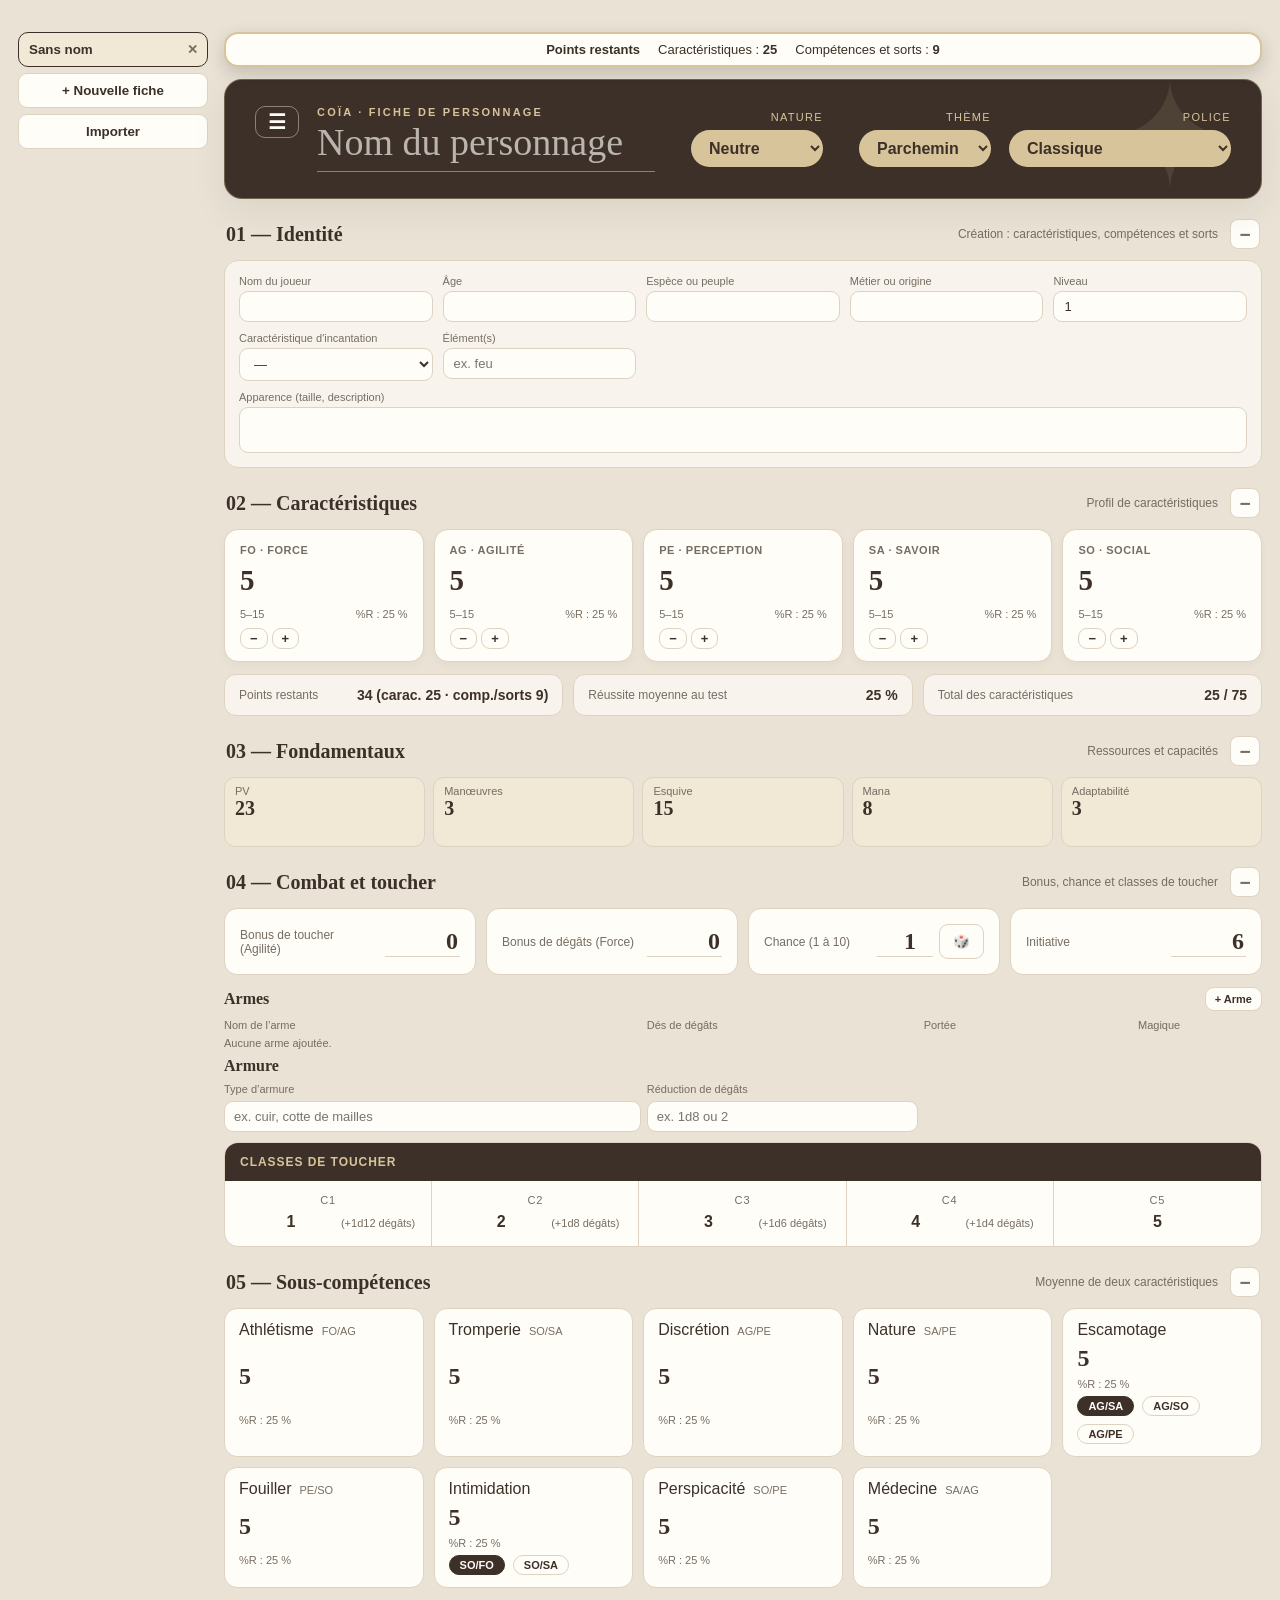
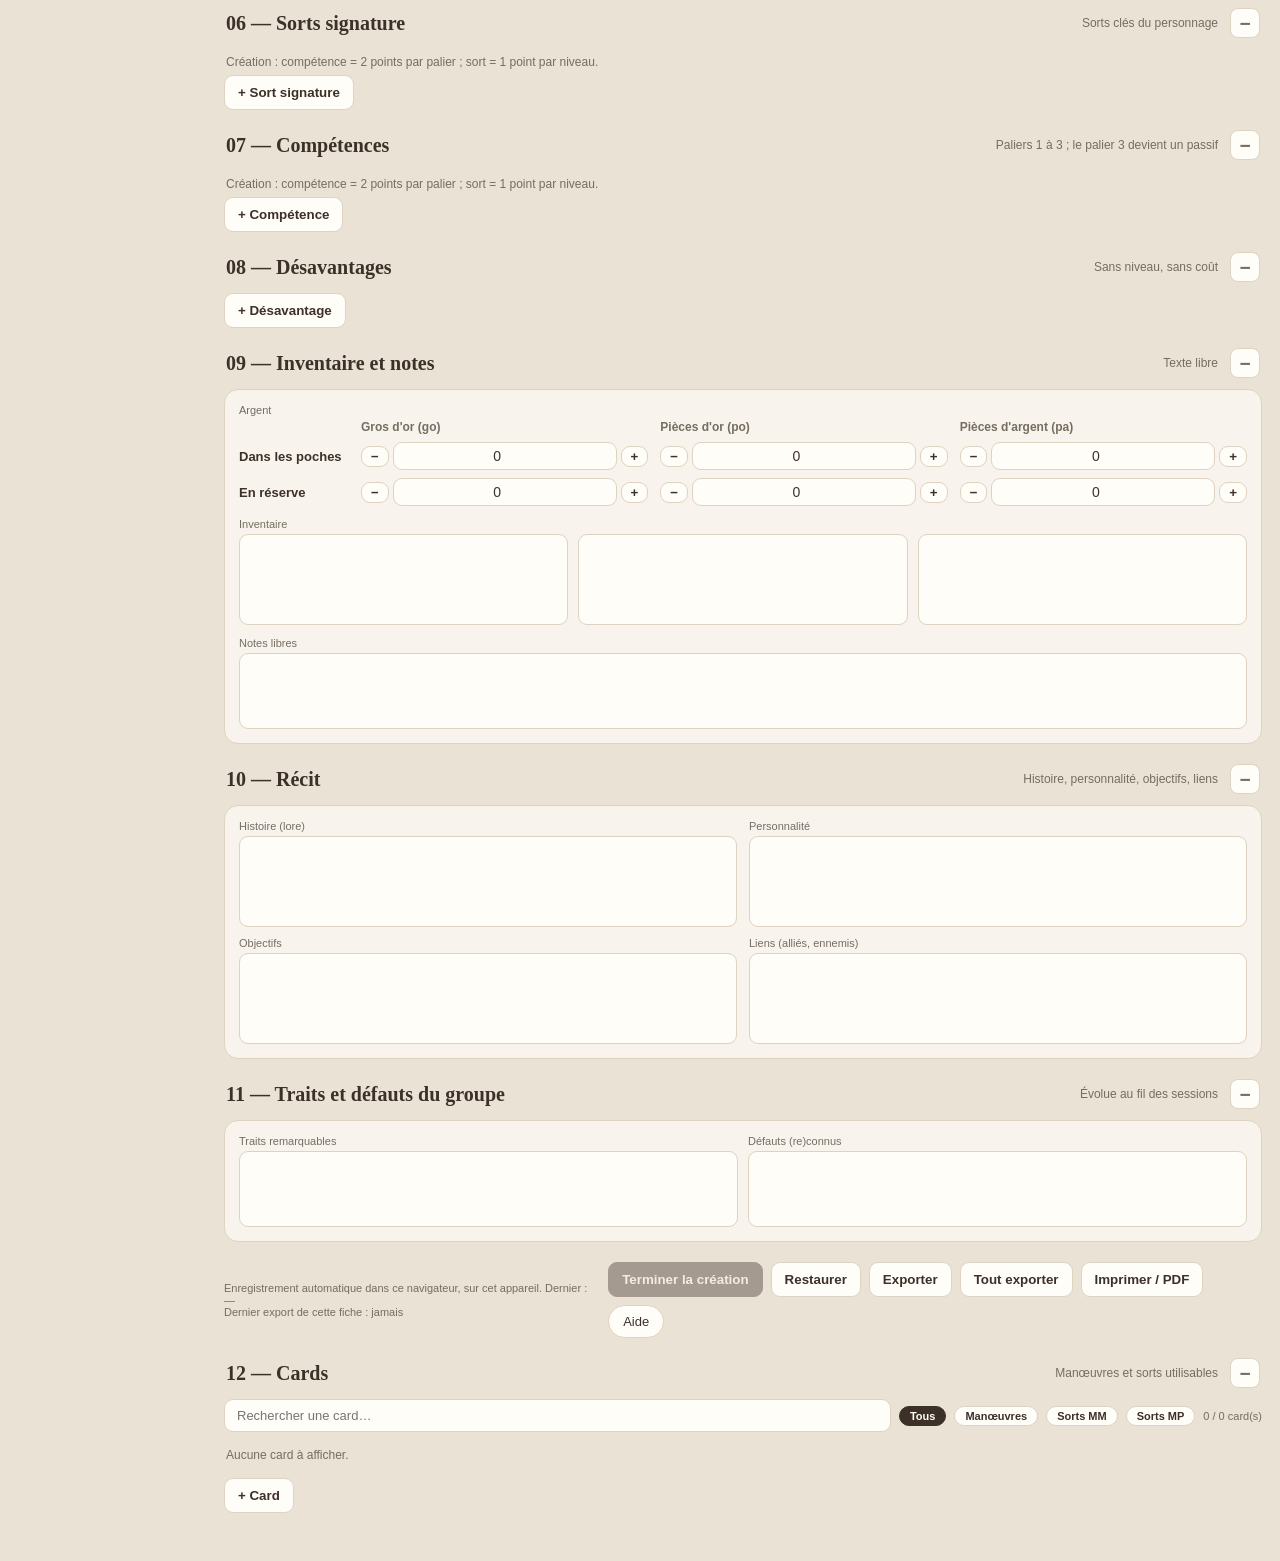
==== commit 5ea30ec8: "Update index.html bouger les cards tout en bas" ====
--- a/index.html
+++ b/index.html
@@ -150,17 +150,6 @@
       </div>
     </section>
 
-    <section class="section">
-      <div class="section-head"><h2>12 — Cards</h2><p>Manœuvres et sorts utilisables</p></div>
-      <div class="toolbar">
-        <input id="cardSearch" type="search" placeholder="Rechercher une card…" aria-label="Rechercher une card">
-        <button class="chip on" data-cf="all">Tous</button><button class="chip" data-cf="maneuver">Manœuvres</button><button class="chip" data-cf="mentale">Sorts MM</button><button class="chip" data-cf="physique">Sorts MP</button>
-        <span class="small" id="cardCount"></span>
-      </div>
-      <div class="items" id="cards"></div>
-      <button type="button" id="addCard" style="margin-top:10px">+ Card</button>
-    </section>
-
     <footer class="footer">
       <span class="hint"><span id="saveInfo"></span><br><span id="exportInfo"></span></span>
       <div class="actions">
@@ -174,6 +163,18 @@
         <input type="file" id="importFile" accept="application/json,.json" class="hidden">
       </div>
     </footer>
+
+    <section class="section">
+      <div class="section-head"><h2>12 — Cards</h2><p>Manœuvres et sorts utilisables</p></div>
+      <div class="toolbar">
+        <input id="cardSearch" type="search" placeholder="Rechercher une card…" aria-label="Rechercher une card">
+        <button class="chip on" data-cf="all">Tous</button><button class="chip" data-cf="maneuver">Manœuvres</button><button class="chip" data-cf="mentale">Sorts MM</button><button class="chip" data-cf="physique">Sorts MP</button>
+        <span class="small" id="cardCount"></span>
+      </div>
+      <div class="items" id="cards"></div>
+      <button type="button" id="addCard" style="margin-top:10px">+ Card</button>
+    </section>
+    
   </main>
 </div>
 <script src="data.js"></script>
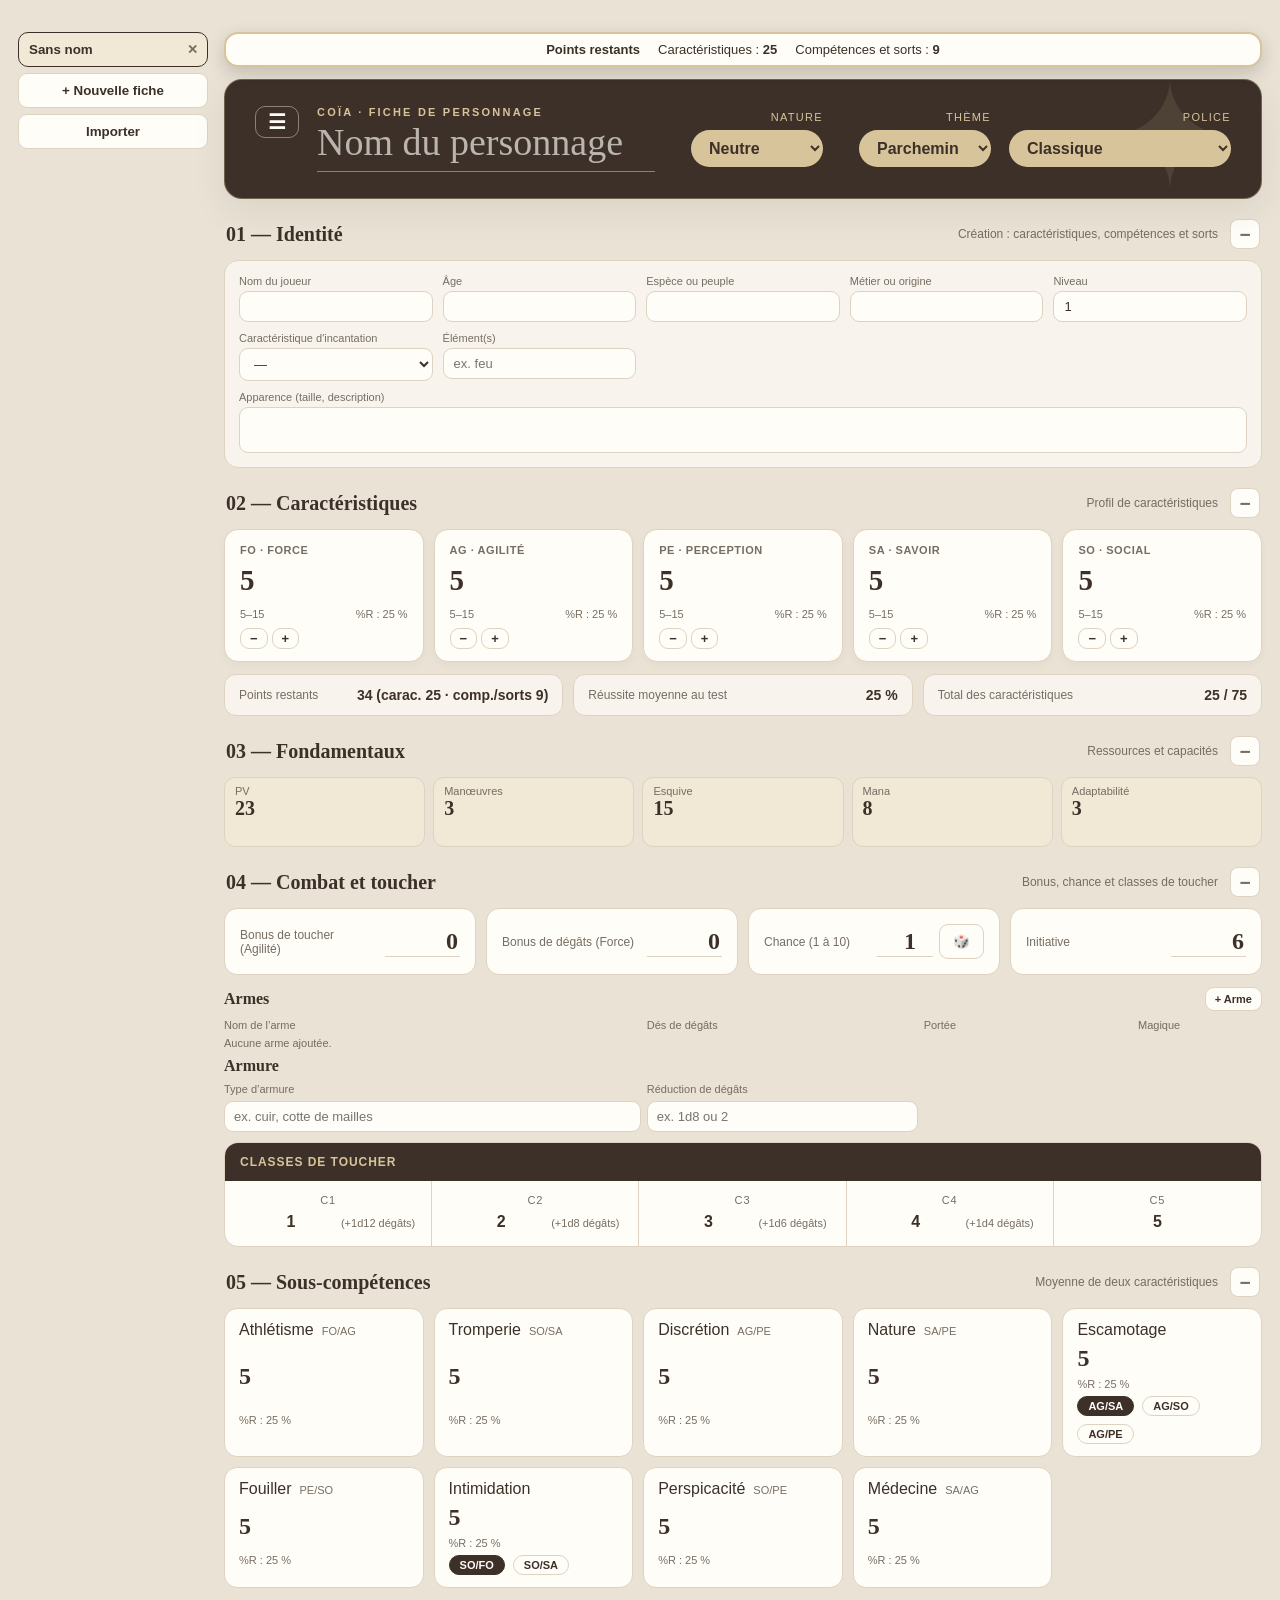
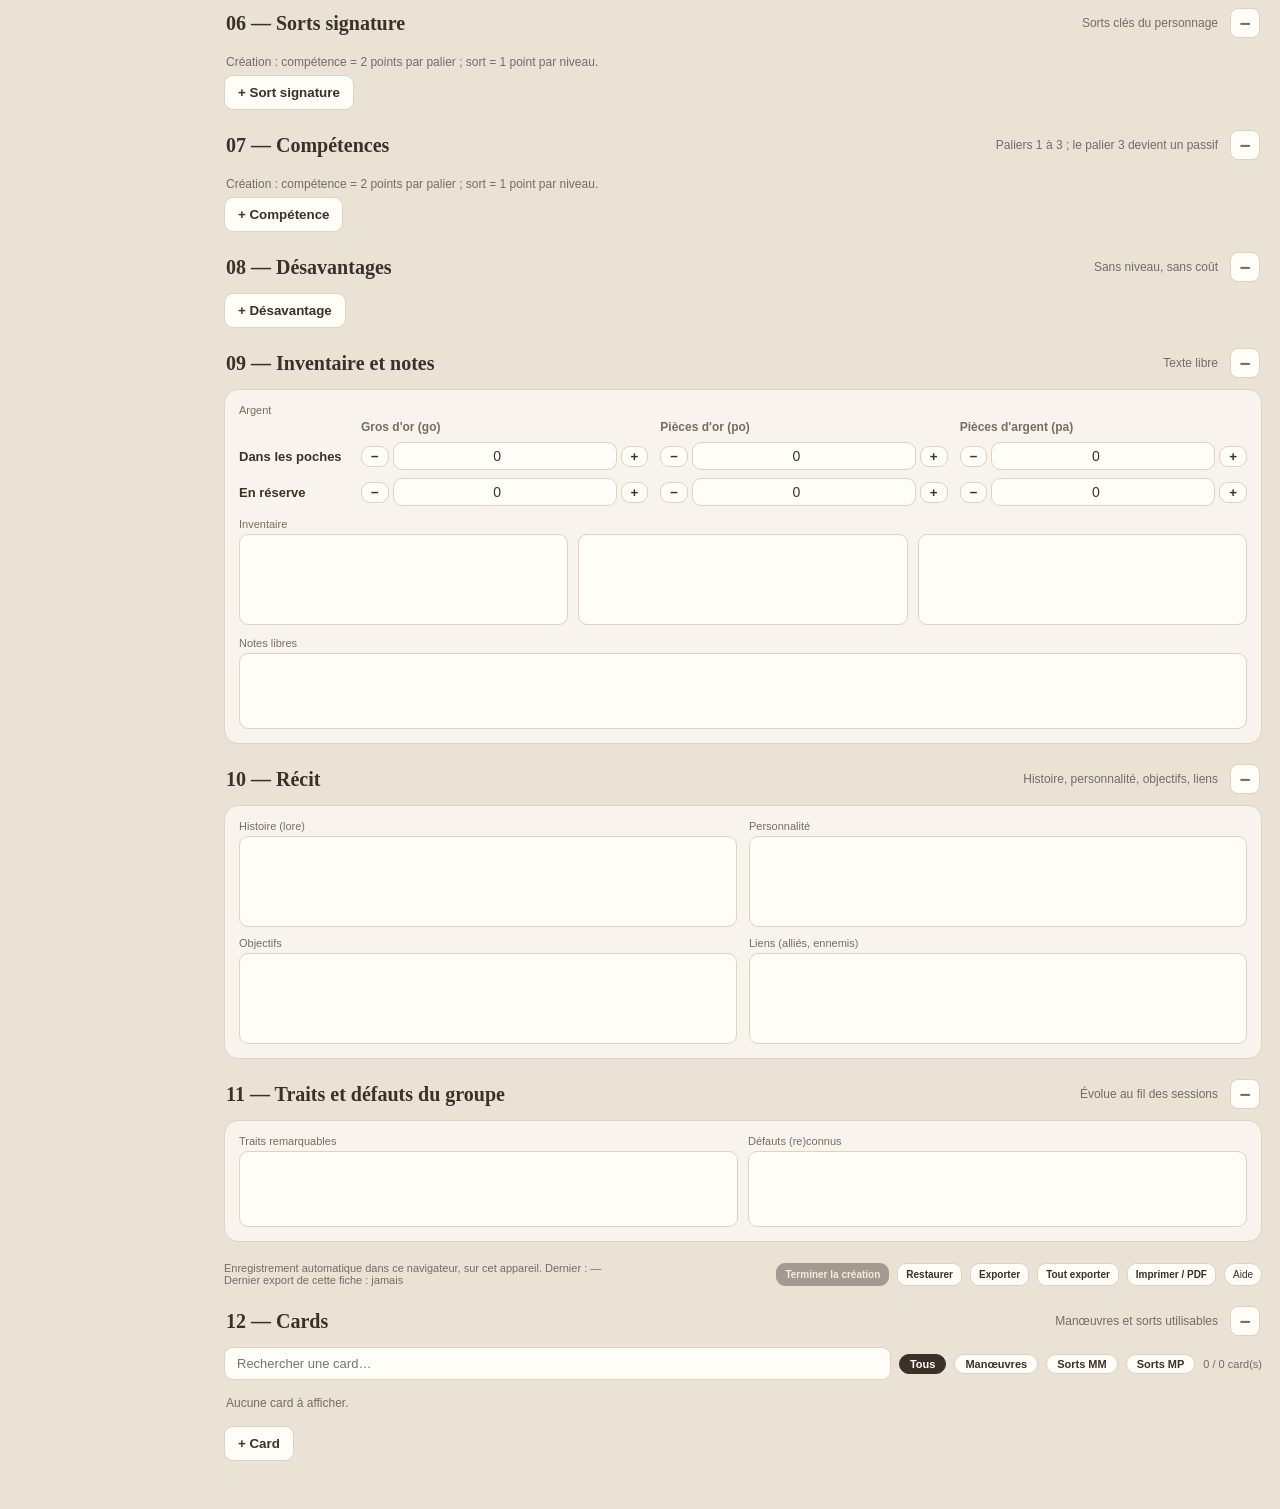
==== commit 0bf131eb: "Add files via upload" ====
--- a/index.html
+++ b/index.html
@@ -150,6 +150,8 @@
       </div>
     </section>
 
+
+
     <footer class="footer">
       <span class="hint"><span id="saveInfo"></span><br><span id="exportInfo"></span></span>
       <div class="actions">
@@ -174,7 +176,6 @@
       <div class="items" id="cards"></div>
       <button type="button" id="addCard" style="margin-top:10px">+ Card</button>
     </section>
-    
   </main>
 </div>
 <script src="data.js"></script>
--- a/style.css
+++ b/style.css
@@ -294,3 +294,10 @@
 .ccell { display:flex; align-items:center; gap:4px; }
 .ccell input { flex:1; min-width:0; width:100%; text-align:center; font-size:14px; padding:5px 4px; }
 .ccell button { padding:2px 9px; flex:none; }
+
+.footer button,
+.footer a.linkbtn {
+    font-size: 10px;
+    padding: 5px 8px;
+    min-height: auto;
+}
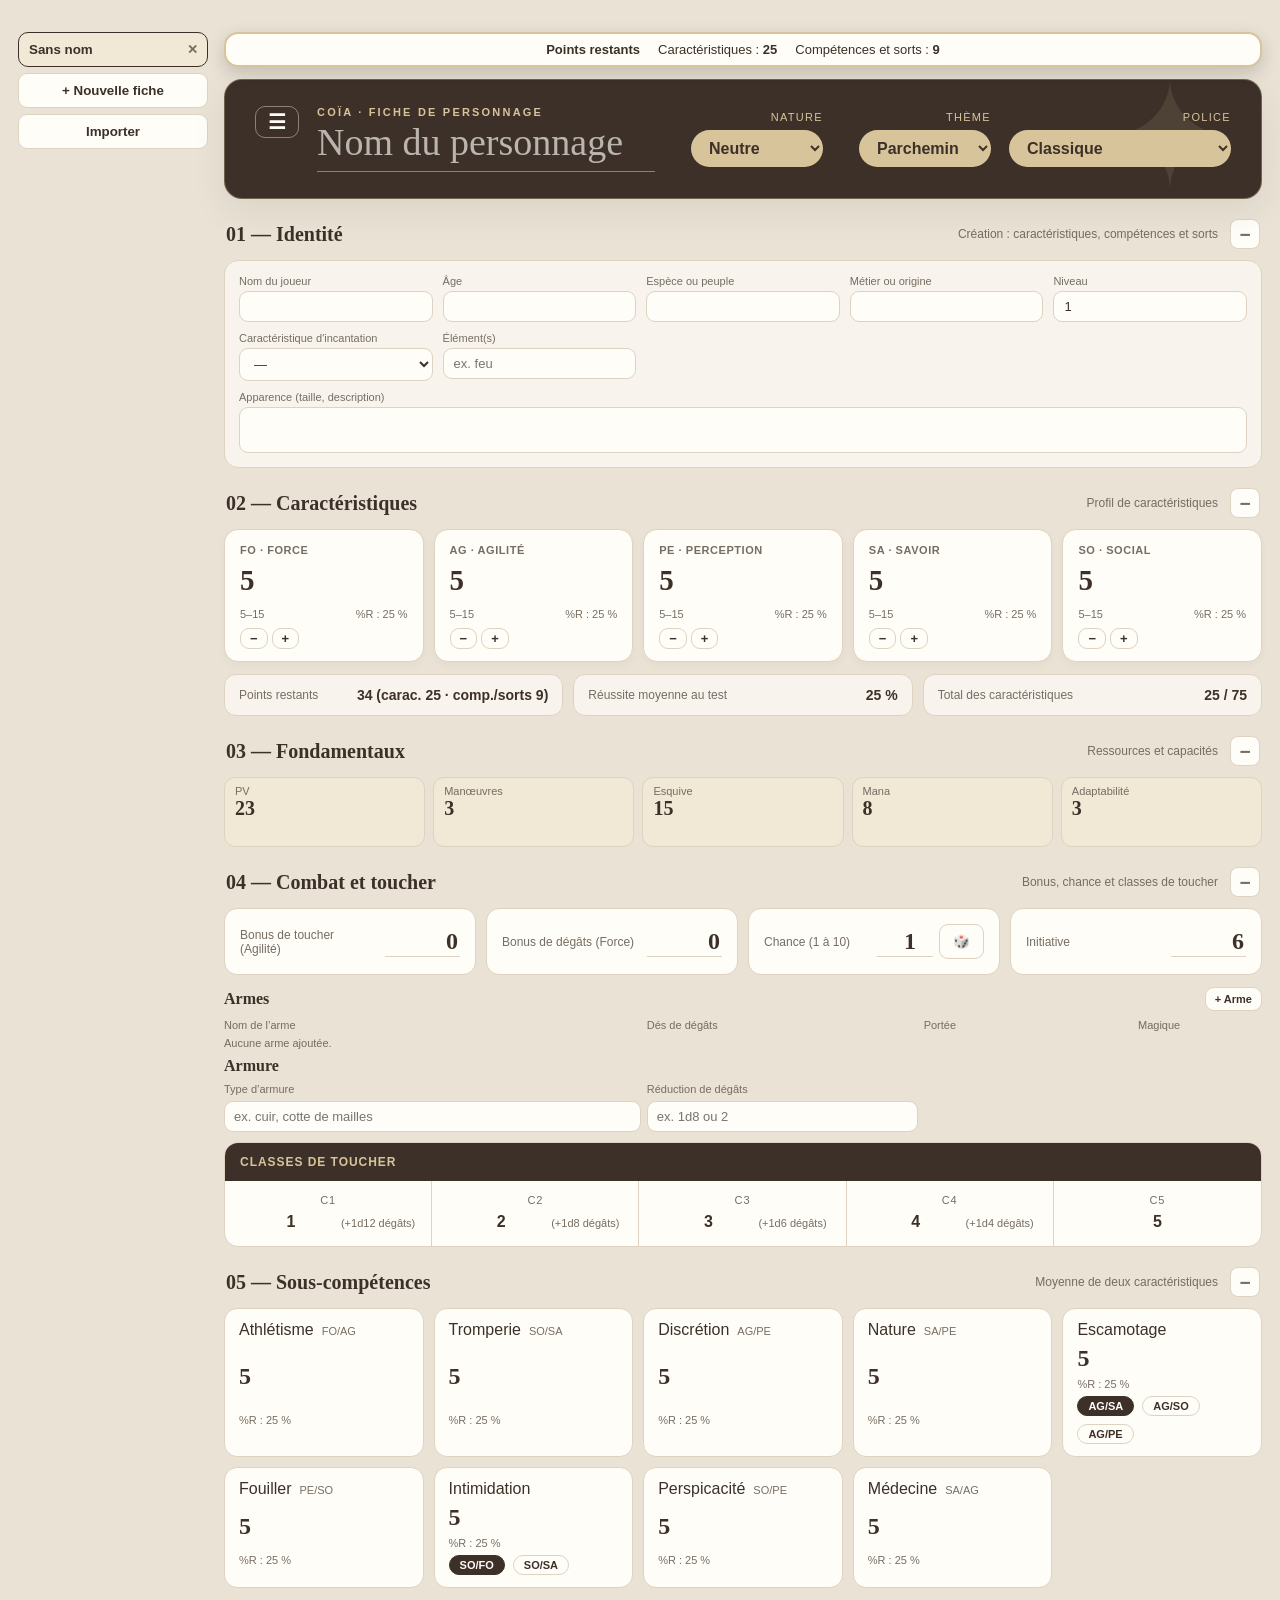
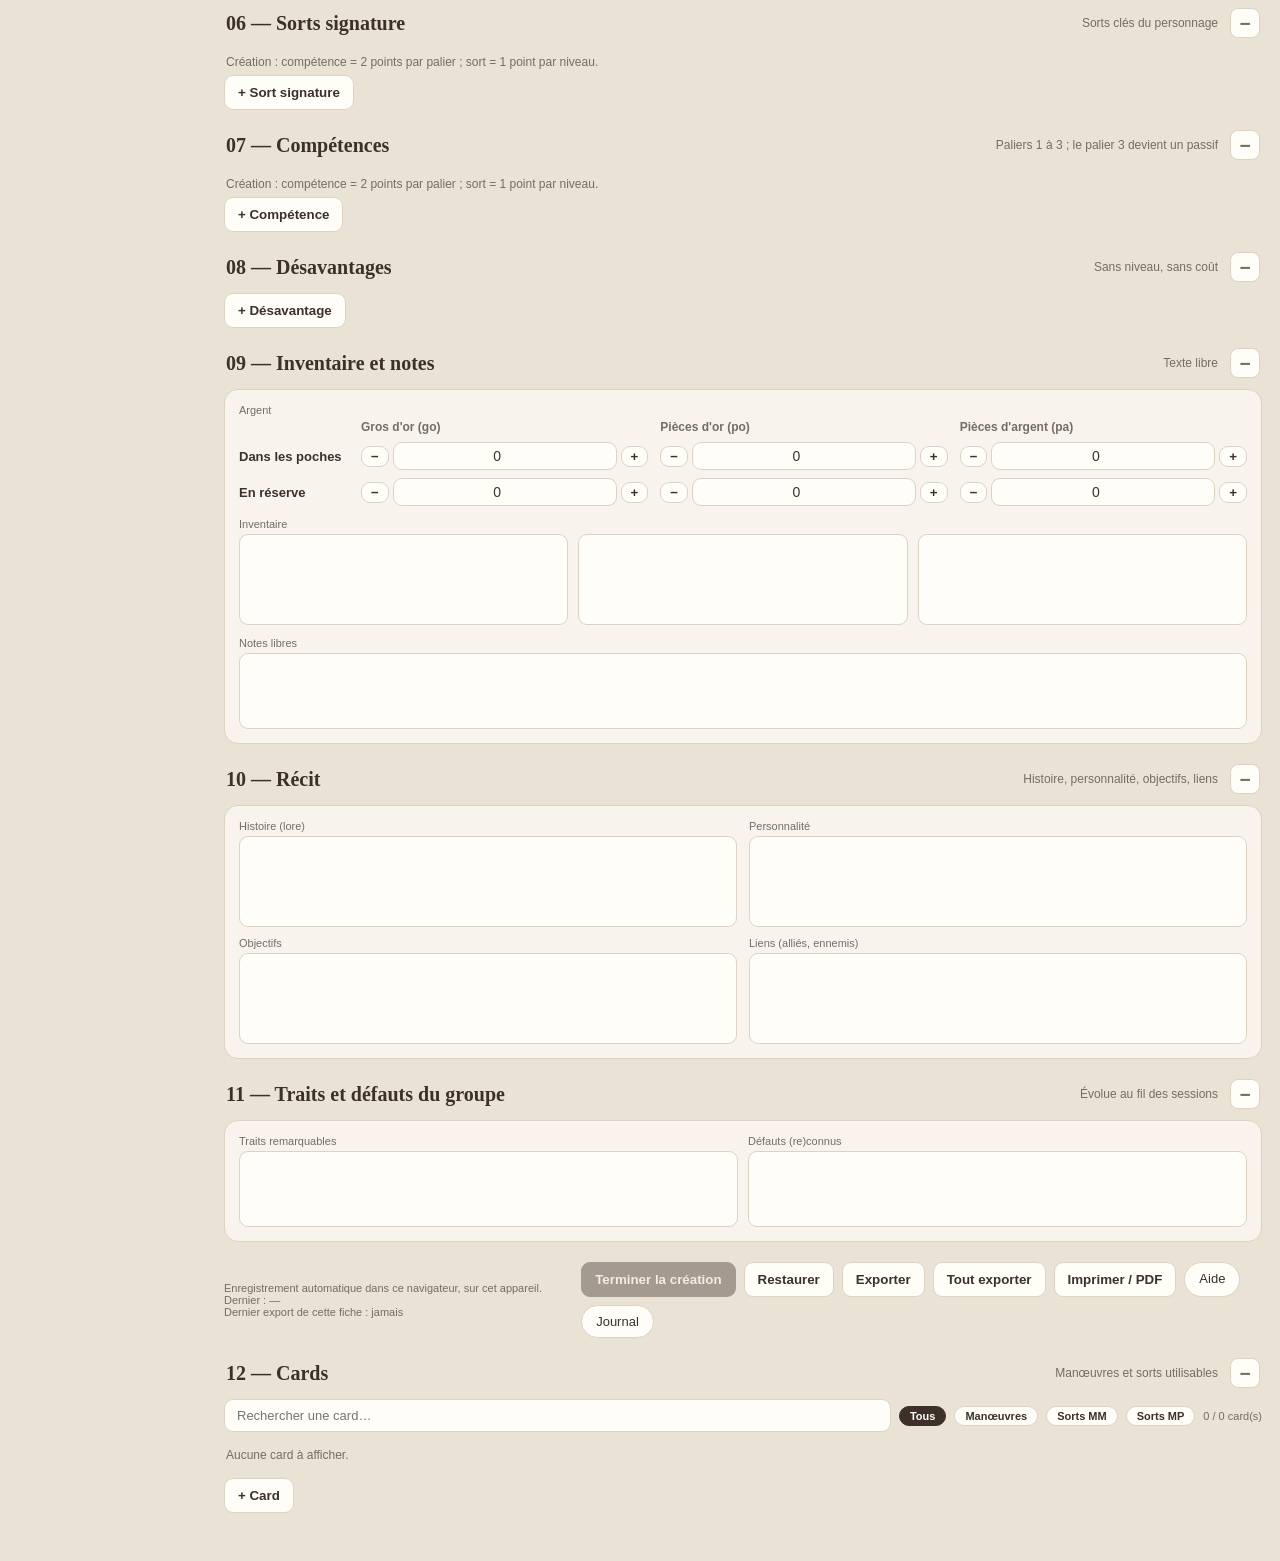
==== commit 21ad5ee3: "Add files via upload" ====
--- a/index.html
+++ b/index.html
@@ -162,6 +162,7 @@
         <button type="button" id="exportAll">Tout exporter</button>
         <button type="button" onclick="window.print()">Imprimer / PDF</button>
         <a class="linkbtn" href="aide.html" target="_blank" rel="noopener">Aide</a>
+        <a class="linkbtn" href="journal.html" target="_blank" rel="noopener">Journal</a>
         <input type="file" id="importFile" accept="application/json,.json" class="hidden">
       </div>
     </footer>
--- a/style.css
+++ b/style.css
@@ -294,10 +294,3 @@
 .ccell { display:flex; align-items:center; gap:4px; }
 .ccell input { flex:1; min-width:0; width:100%; text-align:center; font-size:14px; padding:5px 4px; }
 .ccell button { padding:2px 9px; flex:none; }
-
-.footer button,
-.footer a.linkbtn {
-    font-size: 10px;
-    padding: 5px 8px;
-    min-height: auto;
-}
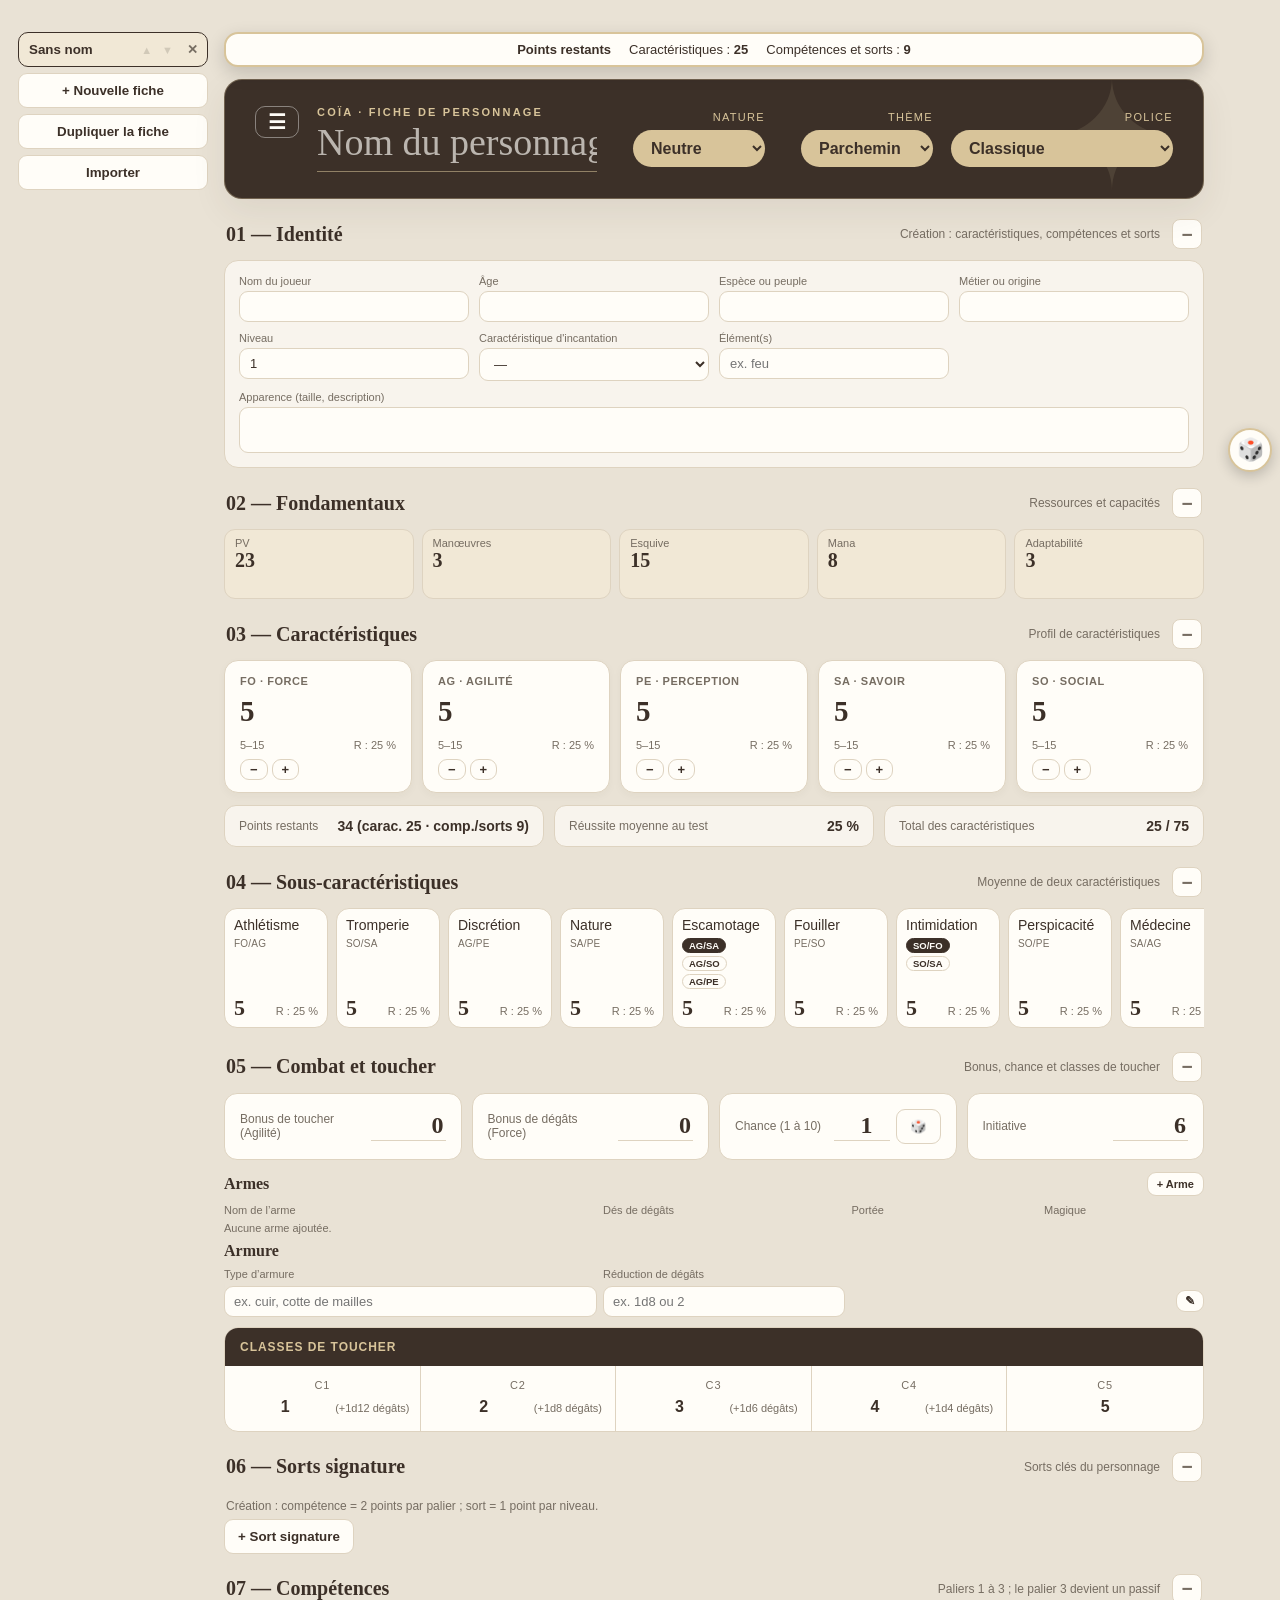
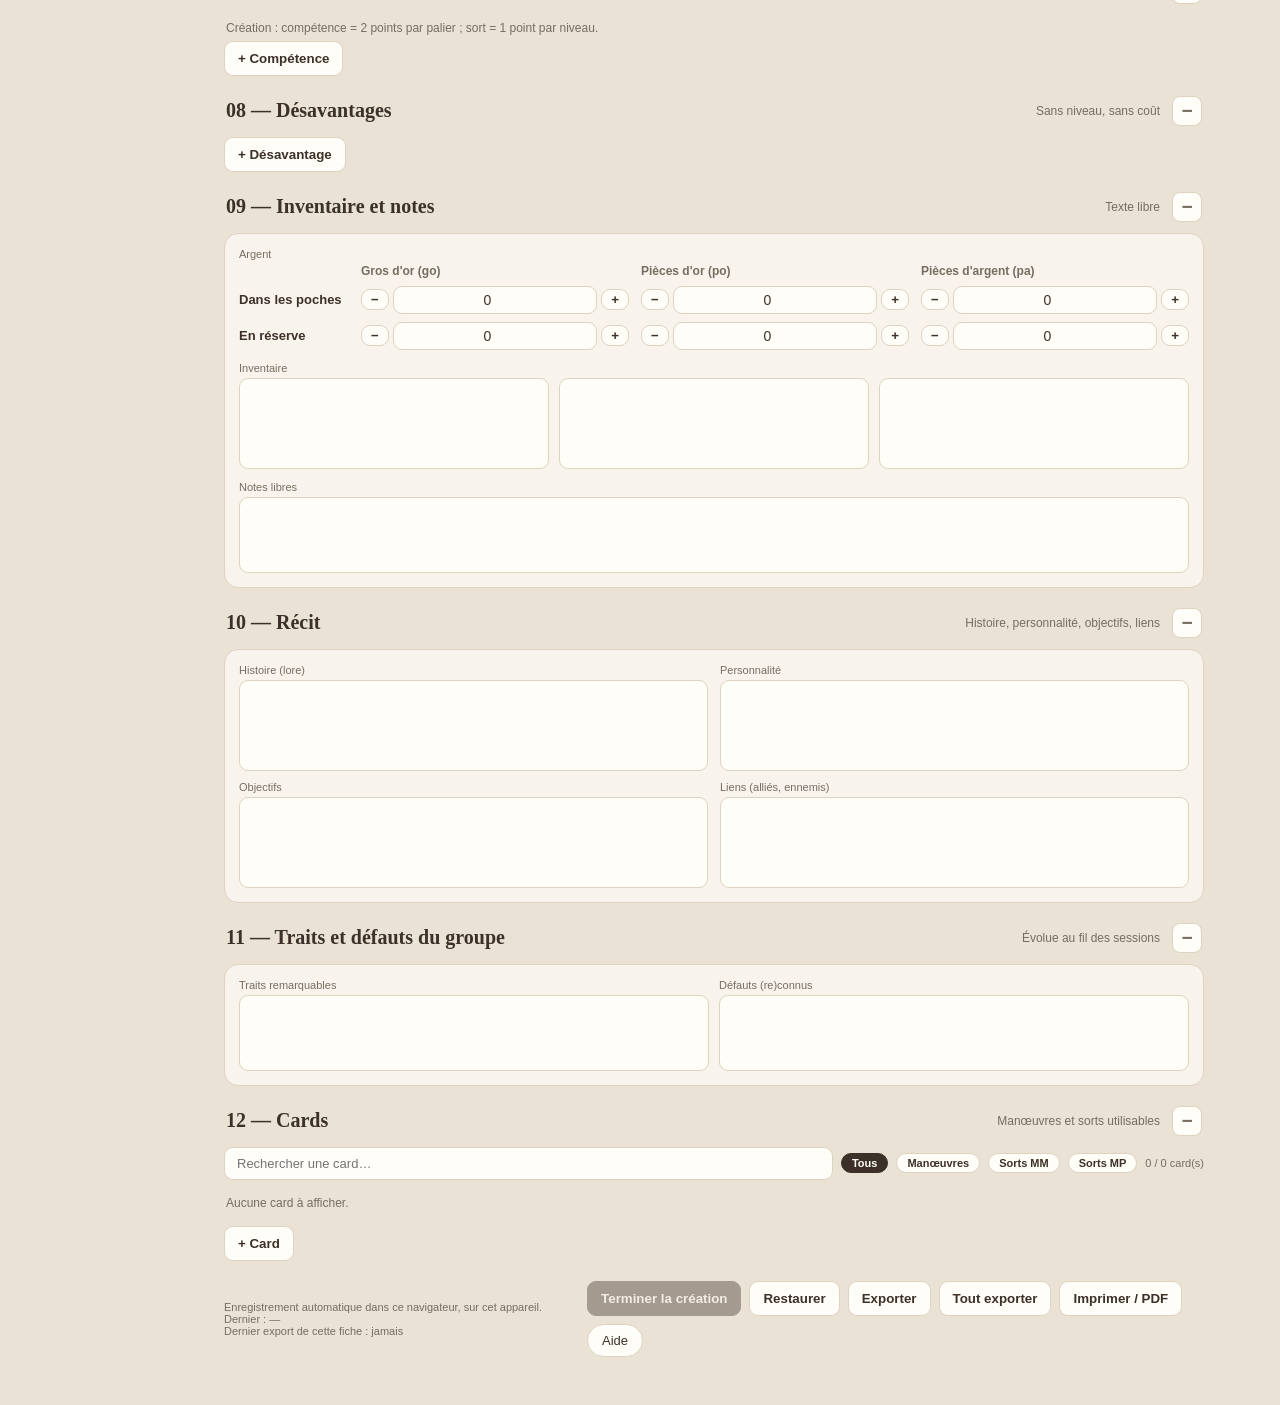
==== commit ed4f848b: "Add files via upload derniere version ok (sans journal)" ====
--- a/index.html
+++ b/index.html
@@ -30,7 +30,7 @@
       </div>
     </header>
 
-    <section class="section">
+    <section class="section" id="secIdentity">
       <div class="section-head"><h2>01 — Identité</h2><p id="phaseLabel"></p></div>
       <div class="panel grid2">
         <label class="field">Nom du joueur<input data-f="player"></label>
@@ -43,9 +43,12 @@
         <label class="field full">Apparence (taille, description)<textarea rows="2" data-f="look"></textarea></label>
       </div>
     </section>
-
-    <section class="section">
-      <div class="section-head"><h2>02 — Caractéristiques</h2><p>Profil de caractéristiques</p></div>
+    <section class="section" id="secFunds">
+      <div class="section-head"><h2>02 — Fondamentaux</h2><p>Ressources et capacités</p></div>
+      <div class="fundamentals" id="funds"></div>
+    </section>
+    <section class="section" id="secCaracs">
+      <div class="section-head"><h2>03 — Caractéristiques</h2><p>Profil de caractéristiques</p></div>
       <div class="stats-grid" id="stats"></div>
       <div class="summary-grid">
         <div class="summary-card" id="pointsCard"><span id="pointsLabel">Points répartis</span><strong id="points"></strong></div>
@@ -53,14 +56,12 @@
         <div class="summary-card"><span>Total des caractéristiques</span><strong id="total"></strong></div>
       </div>
     </section>
-
-    <section class="section">
-      <div class="section-head"><h2>03 — Fondamentaux</h2><p>Ressources et capacités</p></div>
-      <div class="fundamentals" id="funds"></div>
+    <section class="section" id="secSubs">
+      <div class="section-head"><h2>04 — Sous-caractéristiques</h2><p>Moyenne de deux caractéristiques</p></div>
+      <div class="sub-grid" id="subs"></div>
     </section>
-
-    <section class="section">
-      <div class="section-head"><h2>04 — Combat et toucher</h2><p>Bonus, chance et classes de toucher</p></div>
+    <section class="section" id="secCombat">
+      <div class="section-head"><h2>05 — Combat et toucher</h2><p>Bonus, chance et classes de toucher</p></div>
       <div class="combat-grid combat-line">
         <article class="combat-card"><label for="hit">Bonus de toucher (Agilité)</label><input id="hit" readonly></article>
         <article class="combat-card"><label for="damage">Bonus de dégâts (Force)</label><input id="damage" readonly></article>
@@ -73,7 +74,8 @@
         <div class="equip-head"><h3>Armure</h3></div>
         <div class="table-wrap"><div class="wtable">
           <div class="wrow whead"><span>Type d’armure</span><span>Réduction de dégâts</span></div>
-          <div class="wrow"><input id="armorType" data-armor="type" placeholder="ex. cuir, cotte de mailles" aria-label="Type d’armure"><input id="armorReduction" data-armor="reduction" placeholder="ex. 1d8 ou 2" aria-label="Réduction de dégâts"></div>
+          <div class="witem"><div class="wrow"><input id="armorType" data-armor="type" placeholder="ex. cuir, cotte de mailles" aria-label="Type d’armure"><input id="armorReduction" data-armor="reduction" placeholder="ex. 1d8 ou 2" aria-label="Réduction de dégâts"><span></span><span></span><span class="wact"><button type="button" data-armor-desc class="mini-icon" title="Ajouter ou retirer une description" aria-label="Ajouter ou retirer une description">✎</button></span></div>
+          <div class="wdesc hidden" id="armorDescRow"><input id="armorDesc" data-armor="desc" placeholder="Description (facultatif)" aria-label="Description de l’armure"></div></div>
         </div></div>
       </div>
       <div class="touch-panel" style="margin-top:10px">
@@ -87,33 +89,24 @@
         </div>
       </div>
     </section>
-
-    <section class="section">
-      <div class="section-head"><h2>05 — Sous-compétences</h2><p>Moyenne de deux caractéristiques</p></div>
-      <div class="sub-grid" id="subs"></div>
-    </section>
-
-    <section class="section">
+    <section class="section" id="secSpells">
       <div class="section-head"><h2>06 — Sorts signature</h2><p>Sorts clés du personnage</p></div>
       <div class="items" id="spells"></div>
       <div class="hint-line add" id="spellsHint"></div>
       <button type="button" class="add" id="addSpell">+ Sort signature</button>
     </section>
-
-    <section class="section">
+    <section class="section" id="secSkills">
       <div class="section-head"><h2>07 — Compétences</h2><p>Paliers 1 à 3 ; le palier 3 devient un passif</p></div>
       <div class="items" id="skills"></div>
       <div class="hint-line add" id="skillsHint"></div>
       <button type="button" class="add" id="addSkill">+ Compétence</button>
     </section>
-
-    <section class="section">
+    <section class="section" id="secFlaws">
       <div class="section-head"><h2>08 — Désavantages</h2><p>Sans niveau, sans coût</p></div>
       <div class="items" id="flaws"></div>
       <button type="button" class="add" id="addFlaw">+ Désavantage</button>
     </section>
-
-    <section class="section">
+    <section class="section" id="secInv">
       <div class="section-head"><h2>09 — Inventaire et notes</h2><p>Texte libre</p></div>
       <div class="panel stackv">
         <div class="field">Argent<div class="coins" id="coins"></div></div>
@@ -127,8 +120,7 @@
         <label class="field">Notes libres<textarea rows="4" data-f="notes"></textarea></label>
       </div>
     </section>
-
-    <section class="section">
+    <section class="section" id="secLore">
       <div class="section-head"><h2>10 — Récit</h2><p>Histoire, personnalité, objectifs, liens</p></div>
       <div class="panel cols2">
         <div class="stack">
@@ -141,16 +133,23 @@
         </div>
       </div>
     </section>
-
-    <section class="section">
+    <section class="section" id="secTraits">
       <div class="section-head"><h2>11 — Traits et défauts du groupe</h2><p>Évolue au fil des sessions</p></div>
       <div class="panel grid2">
         <label class="field">Traits remarquables<textarea rows="4" data-f="traits"></textarea></label>
         <label class="field">Défauts (re)connus<textarea rows="4" data-f="defects"></textarea></label>
       </div>
     </section>
-
-
+    <section class="section" id="secCards">
+      <div class="section-head"><h2>12 — Cards</h2><p>Manœuvres et sorts utilisables</p></div>
+      <div class="toolbar">
+        <input id="cardSearch" type="search" placeholder="Rechercher une card…" aria-label="Rechercher une card">
+        <button class="chip on" data-cf="all">Tous</button><button class="chip" data-cf="maneuver">Manœuvres</button><button class="chip" data-cf="mentale">Sorts MM</button><button class="chip" data-cf="physique">Sorts MP</button>
+        <span class="small" id="cardCount"></span>
+      </div>
+      <div class="items" id="cards"></div>
+      <button type="button" id="addCard" style="margin-top:10px">+ Card</button>
+    </section>
 
     <footer class="footer">
       <span class="hint"><span id="saveInfo"></span><br><span id="exportInfo"></span></span>
@@ -162,22 +161,26 @@
         <button type="button" id="exportAll">Tout exporter</button>
         <button type="button" onclick="window.print()">Imprimer / PDF</button>
         <a class="linkbtn" href="aide.html" target="_blank" rel="noopener">Aide</a>
-        <a class="linkbtn" href="journal.html" target="_blank" rel="noopener">Journal</a>
         <input type="file" id="importFile" accept="application/json,.json" class="hidden">
       </div>
     </footer>
-
-    <section class="section">
-      <div class="section-head"><h2>12 — Cards</h2><p>Manœuvres et sorts utilisables</p></div>
-      <div class="toolbar">
-        <input id="cardSearch" type="search" placeholder="Rechercher une card…" aria-label="Rechercher une card">
-        <button class="chip on" data-cf="all">Tous</button><button class="chip" data-cf="maneuver">Manœuvres</button><button class="chip" data-cf="mentale">Sorts MM</button><button class="chip" data-cf="physique">Sorts MP</button>
-        <span class="small" id="cardCount"></span>
-      </div>
-      <div class="items" id="cards"></div>
-      <button type="button" id="addCard" style="margin-top:10px">+ Card</button>
-    </section>
   </main>
+</div>
+<div class="dice-widget" id="diceWidget">
+  <button type="button" class="dice-fab" id="diceToggle" aria-expanded="false" aria-label="Ouvrir le lanceur de dés" title="Lanceur de dés">🎲</button>
+  <div class="dice-panel hidden" id="dicePanel" role="dialog" aria-label="Lanceur de dés">
+    <div class="dice-row" id="diceChips">
+      <button type="button" class="chip" data-die="4">d4</button><button type="button" class="chip" data-die="6">d6</button><button type="button" class="chip" data-die="8">d8</button><button type="button" class="chip" data-die="10">d10</button><button type="button" class="chip" data-die="12">d12</button><button type="button" class="chip on" data-die="20">d20</button><button type="button" class="chip" data-die="100">d100</button>
+    </div>
+    <div class="dice-row"><label class="small">Autre dé : d<input id="diceCustom" type="number" min="2" max="1000" aria-label="Nombre de faces personnalisé"></label></div>
+    <div class="dice-row">
+      <span class="dice-field"><span class="small">Nombre</span><button type="button" data-dice-n="-1" aria-label="Moins de dés">−</button><input id="diceN" type="number" min="1" max="20" value="1" aria-label="Nombre de dés"><button type="button" data-dice-n="1" aria-label="Plus de dés">+</button></span>
+      <span class="dice-field"><span class="small">Bonus</span><button type="button" data-dice-mod="-1" aria-label="Retirer 1 au bonus">−</button><input id="diceMod" type="number" value="0" aria-label="Bonus ou malus"><button type="button" data-dice-mod="1" aria-label="Ajouter 1 au bonus">+</button></span>
+    </div>
+    <button type="button" class="primary" id="diceRoll">Lancer</button>
+    <div id="diceResult" class="dice-result" aria-live="polite"></div>
+    <ol id="diceHistory" class="dice-history"></ol>
+  </div>
 </div>
 <script src="data.js"></script>
 <script src="script.js"></script>
--- a/style.css
+++ b/style.css
@@ -248,7 +248,7 @@
 .equip { margin-top:12px; display:grid; gap:8px; }
 .equip-head { display:flex; align-items:center; justify-content:space-between; gap:8px; }
 .equip h3 { margin:0; font-family:var(--serif); font-size:16px; font-weight:600; }
-.table-wrap { overflow-x:auto; }
+.table-wrap { overflow-x:auto; width:0; min-width:100%; } /* ne force jamais la largeur de la page : le tableau défile dans son cadre */
 .wtable { min-width:560px; display:grid; gap:6px; }
 .wrow { display:grid; grid-template-columns:minmax(130px,2fr) minmax(110px,1.3fr) minmax(90px,1fr) 84px 34px; gap:6px; align-items:center; }
 .wrow input, .wrow select { min-width:0; width:100%; font:inherit; font-size:13px; color:var(--ink); background:var(--white); border:1px solid var(--line); border-radius:9px; padding:7px 9px; }
@@ -294,3 +294,75 @@
 .ccell { display:flex; align-items:center; gap:4px; }
 .ccell input { flex:1; min-width:0; width:100%; text-align:center; font-size:14px; padding:5px 4px; }
 .ccell button { padding:2px 9px; flex:none; }
+
+/* ---- Ajouts v13 ---- */
+/* Correctif téléphone : la fiche ne doit jamais élargir la page */
+@media (max-width: 900px) { .app { align-items:stretch; } }
+.app .sheet { min-width:0; }
+.field, .panel { min-width:0; }
+/* Sous-caractéristiques : toutes les cases sur une seule ligne */
+.sub-grid { display:grid; grid-auto-flow:column; grid-template-columns:none; grid-auto-columns:minmax(104px,1fr); gap:8px; overflow-x:auto; padding-bottom:4px; }
+.sub-card { padding:8px 9px; gap:3px; }
+.sub-card strong { font-size:20px; }
+.sub-card .sub-head { font-size:13px; gap:2px 6px; }
+.sub-card .chip { padding:2px 7px; }
+/* Fondamentaux flottants après la création */
+.sticky-funds { position:sticky; top:8px; z-index:55; background:var(--bg); border-radius:14px; padding:6px 8px 4px; box-shadow:0 6px 16px rgba(0,0,0,.16); margin-bottom:12px; }
+body.phase3 #secFunds .section-head { display:none; }
+body.phase3 #secFunds .section-content[hidden] { display:block !important; }
+.sticky-funds .fundamentals { grid-template-columns:none; grid-auto-flow:column; grid-auto-columns:minmax(112px,1fr); overflow-x:auto; }
+/* Armes et armure : description facultative */
+.wrow { grid-template-columns:minmax(130px,2fr) minmax(110px,1.3fr) minmax(90px,1fr) 84px 70px; }
+.witem { display:grid; gap:4px; }
+.wact { display:flex; gap:4px; justify-content:flex-end; }
+.mini-icon { padding:3px 8px; font-size:12px; }
+.wdesc input { width:100%; font:inherit; font-size:12.5px; color:var(--ink); background:var(--white); border:1px solid var(--line); border-radius:9px; padding:6px 9px; }
+/* Lanceur de dés flottant, à droite */
+.dice-widget { position:fixed; right:10px; top:50%; transform:translateY(-50%); z-index:70; }
+.dice-fab { width:44px; height:44px; border-radius:50%; font-size:22px; line-height:1; padding:0; background:var(--white); border:2px solid var(--gold); box-shadow:0 4px 14px rgba(0,0,0,.2); }
+.dice-panel { position:absolute; right:54px; top:50%; transform:translateY(-50%); width:244px; background:var(--white); color:var(--ink); border:2px solid var(--gold); border-radius:14px; padding:10px 12px; box-shadow:0 10px 28px rgba(0,0,0,.25); display:grid; gap:8px; }
+.dice-row { display:flex; flex-wrap:wrap; gap:5px; align-items:center; }
+.dice-field { display:flex; align-items:center; gap:3px; flex-wrap:nowrap; }
+.dice-field input, .dice-row input { width:46px; font:inherit; font-size:13px; text-align:center; color:var(--ink); background:var(--white); border:1px solid var(--line); border-radius:8px; padding:4px; }
+.dice-field button { padding:2px 8px; }
+.dice-result { display:flex; align-items:baseline; gap:8px; min-height:28px; }
+.dice-result strong { font:bold 26px var(--serif); }
+.dice-history { margin:0; padding-left:20px; font-size:12px; color:var(--muted); }
+@media print { .dice-widget, .sticky-funds { display:none !important; } }
+/* Le bouton des dés ne doit jamais recouvrir les contrôles : marge réservée à droite sur ordinateur, coin bas sur téléphone */
+@media (min-width: 901px) { .app { padding-right:58px; } .dice-widget { right:8px; } }
+@media (max-width: 900px) {
+  .dice-widget { top:auto; bottom:14px; right:10px; transform:none; }
+  .dice-fab { opacity:.92; }
+  .dice-panel { right:0; top:auto; bottom:54px; transform:none; width:min(244px, calc(100vw - 20px)); }
+}
+/* Les éléments atteints au clavier ne passent pas sous les bandeaux collants */
+html:has(body.phase3) { scroll-padding-top:130px; }
+html:has(body.phase1) { scroll-padding-top:70px; }
+.sub-card { display:flex; flex-direction:column; }
+.sub-card .sub-head { min-height:34px; align-content:flex-start; }
+@media (max-width: 520px) {
+  .ctable { min-width:0; grid-template-columns:62px repeat(3,minmax(0,1fr)); gap:6px 4px; }
+  .crow-label { font-size:11.5px; line-height:1.2; }
+  .chead { font-size:10.5px; line-height:1.2; }
+  .ccell { gap:2px; }
+  .ccell button { padding:1px 6px; }
+  .ccell input { padding:4px 1px; font-size:13px; }
+}
+
+/* ---- Ajouts v14 ---- */
+/* Sous-caractéristiques : nom, paires sous le nom (petites), valeur et R en bas */
+.sub-card { display:flex; flex-direction:column; gap:4px; }
+.sub-name { font-size:14px; line-height:1.2; }
+.sub-pairs { display:flex; flex-wrap:wrap; gap:3px; align-items:center; }
+.sub-pairs .small { font-size:10px; letter-spacing:.02em; }
+.sub-pairs .chip { font-size:9.5px; padding:1px 6px; }
+.sub-foot { margin-top:auto; display:flex; justify-content:space-between; align-items:baseline; gap:6px; padding-top:4px; }
+.sub-foot strong { font:bold 22px var(--serif); line-height:1; }
+.sub-foot .small { font-size:11px; }
+/* Panneau des fiches : déplacer, dupliquer */
+.tab[draggable="true"] { cursor:grab; }
+.tab .mv { border:0; background:transparent; padding:6px 5px; color:var(--muted); font-size:11px; }
+.tab .mv:disabled { opacity:.25; }
+.tab .mvh { display:none; }
+@media (max-width: 900px) { .tab .mvv { display:none; } .tab .mvh { display:inline; } }
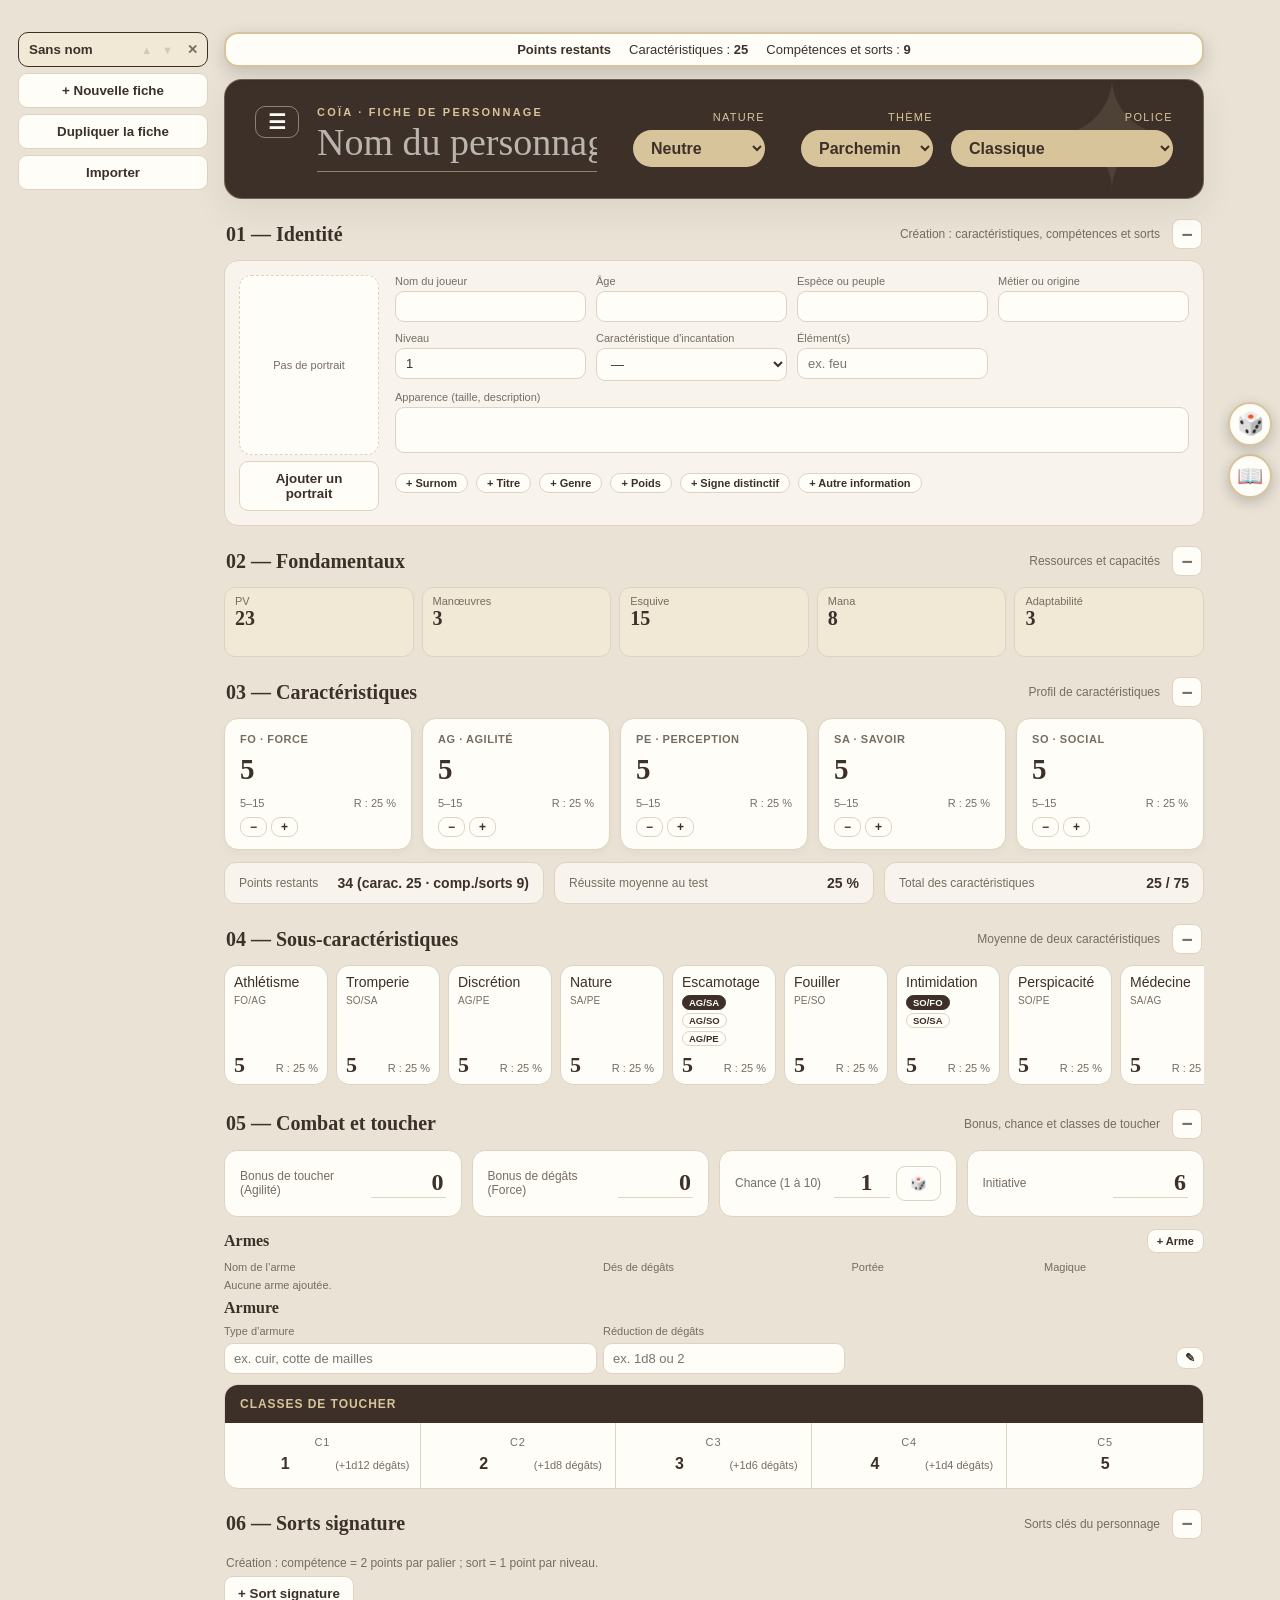
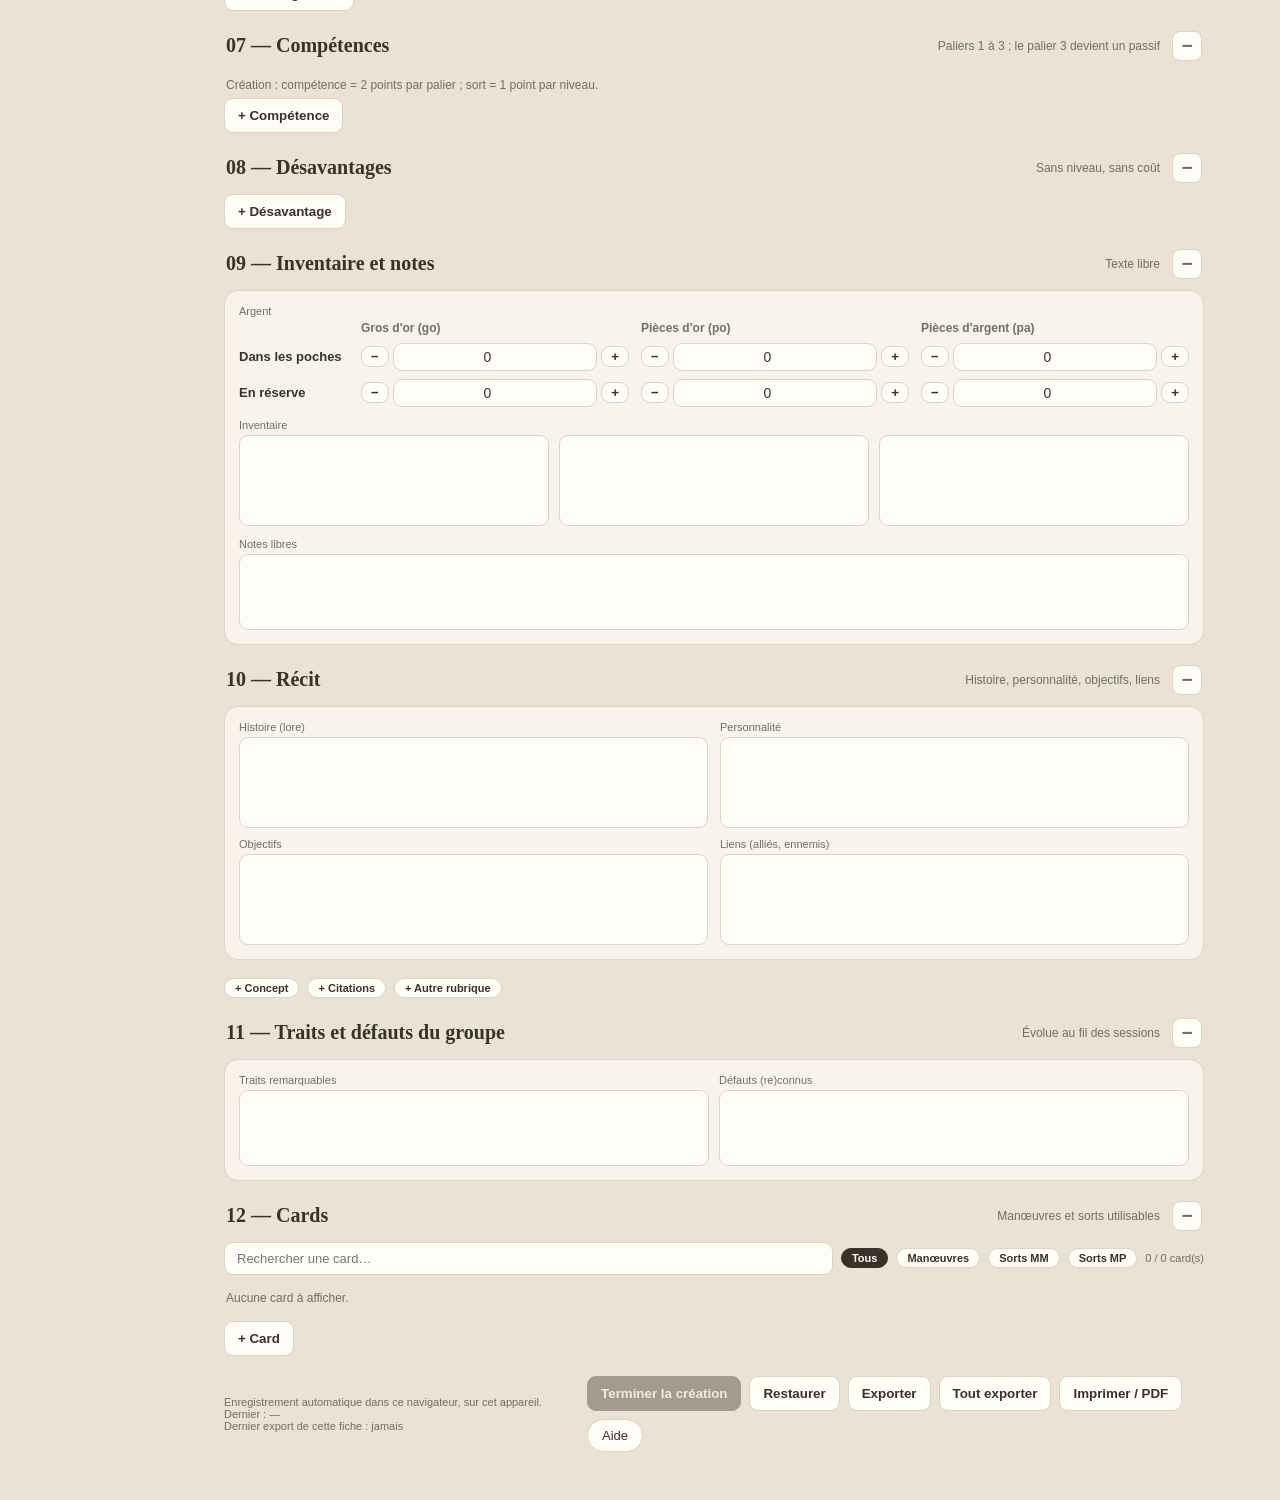
==== commit e5710db1: "v18 dernière version" ====
--- a/index.html
+++ b/index.html
@@ -32,7 +32,14 @@
 
     <section class="section" id="secIdentity">
       <div class="section-head"><h2>01 — Identité</h2><p id="phaseLabel"></p></div>
-      <div class="panel grid2">
+      <div class="panel id-panel">
+        <div class="portrait">
+          <div class="portrait-frame" id="portraitFrame"><span class="small">Pas de portrait</span></div>
+          <div class="row"><button type="button" id="portraitBtn">Ajouter un portrait</button><button type="button" id="portraitDel" class="hidden">Retirer</button></div>
+          <input type="file" id="portraitFile" accept="image/*" class="hidden">
+        </div>
+        <div class="id-main">
+          <div class="grid2">
         <label class="field">Nom du joueur<input data-f="player"></label>
         <label class="field">Âge<input data-f="age"></label>
         <label class="field">Espèce ou peuple<input data-f="species"></label>
@@ -41,6 +48,10 @@
         <label class="field">Caractéristique d'incantation<select id="incant"></select></label>
         <label class="field">Élément(s)<input data-f="element" placeholder="ex. feu"></label>
         <label class="field full">Apparence (taille, description)<textarea rows="2" data-f="look"></textarea></label>
+      </div>
+          <div class="grid2" id="extraList"></div>
+          <div class="row" id="extraAdd"></div>
+        </div>
       </div>
     </section>
     <section class="section" id="secFunds">
@@ -132,6 +143,8 @@
           <label class="field">Liens (alliés, ennemis)<textarea rows="5" data-f="links"></textarea></label>
         </div>
       </div>
+      <div class="items" id="rubrics"></div>
+      <div class="row" id="rubricAdd" style="margin-top:8px"></div>
     </section>
     <section class="section" id="secTraits">
       <div class="section-head"><h2>11 — Traits et défauts du groupe</h2><p>Évolue au fil des sessions</p></div>
@@ -166,6 +179,7 @@
     </footer>
   </main>
 </div>
+<div class="fab-col">
 <div class="dice-widget" id="diceWidget">
   <button type="button" class="dice-fab" id="diceToggle" aria-expanded="false" aria-label="Ouvrir le lanceur de dés" title="Lanceur de dés">🎲</button>
   <div class="dice-panel hidden" id="dicePanel" role="dialog" aria-label="Lanceur de dés">
@@ -182,6 +196,8 @@
     <ol id="diceHistory" class="dice-history"></ol>
   </div>
 </div>
+<a class="journal-fab" id="journalFab" href="journal.html" target="_blank" rel="noopener" title="Ouvrir le journal de campagne" aria-label="Ouvrir le journal de campagne">📖</a>
+</div>
 <script src="data.js"></script>
 <script src="script.js"></script>
 </body>
--- a/style.css
+++ b/style.css
@@ -150,7 +150,7 @@
 .sub-card { background:var(--white); border:1px solid var(--line); border-radius:13px; padding:12px 14px; display:grid; gap:6px; }
 .sub-card strong { font:bold 24px var(--serif); }
 .cbtn { display:flex; gap:4px; margin-top:8px; flex-wrap:wrap; }
-.cbtn button { padding:2px 9px; font-size:13px; }
+.cbtn button { padding:2px 9px; font-size:12px; }
 .small { font-size:11px; color:var(--muted); }
 .p3 { display:none; }
 body.phase3 .p3 { display:inline-block; }
@@ -366,3 +366,18 @@
 .tab .mv:disabled { opacity:.25; }
 .tab .mvh { display:none; }
 @media (max-width: 900px) { .tab .mvv { display:none; } .tab .mvh { display:inline; } }
+
+/* ---- Ajouts : portrait, informations facultatives, rubriques, boutons flottants (dés + journal) ---- */
+.id-panel { display:flex; gap:16px; align-items:flex-start; }
+.id-main { flex:1; min-width:0; display:grid; gap:10px; }
+.portrait { flex:none; width:140px; display:grid; gap:6px; justify-items:center; }
+.portrait-frame { width:140px; height:180px; border:1px dashed var(--line); border-radius:12px; background:var(--white); display:flex; align-items:center; justify-content:center; overflow:hidden; }
+.portrait-frame img { width:100%; height:100%; object-fit:cover; display:block; }
+.portrait .row { justify-content:center; }
+@media (max-width: 640px) { .id-panel { flex-direction:column; align-items:stretch; } .portrait { width:auto; } .portrait-frame { width:120px; height:155px; } }
+.field .extra-label { font-size:12px; color:var(--muted); background:transparent; border:0; border-bottom:1px solid var(--line); border-radius:0; padding:2px 0; }
+.fab-col { position:fixed; right:8px; top:50%; transform:translateY(-50%); z-index:70; display:flex; flex-direction:column; gap:8px; }
+.fab-col .dice-widget { position:relative; right:auto; top:auto; bottom:auto; transform:none; }
+.journal-fab { width:44px; height:44px; border-radius:50%; display:flex; align-items:center; justify-content:center; font-size:21px; text-decoration:none; background:var(--white); border:2px solid var(--gold); box-shadow:0 4px 14px rgba(0,0,0,.2); }
+@media (max-width: 900px) { .fab-col { top:auto; bottom:14px; right:10px; transform:none; flex-direction:row; } }
+@media print { .fab-col { display:none !important; } }
